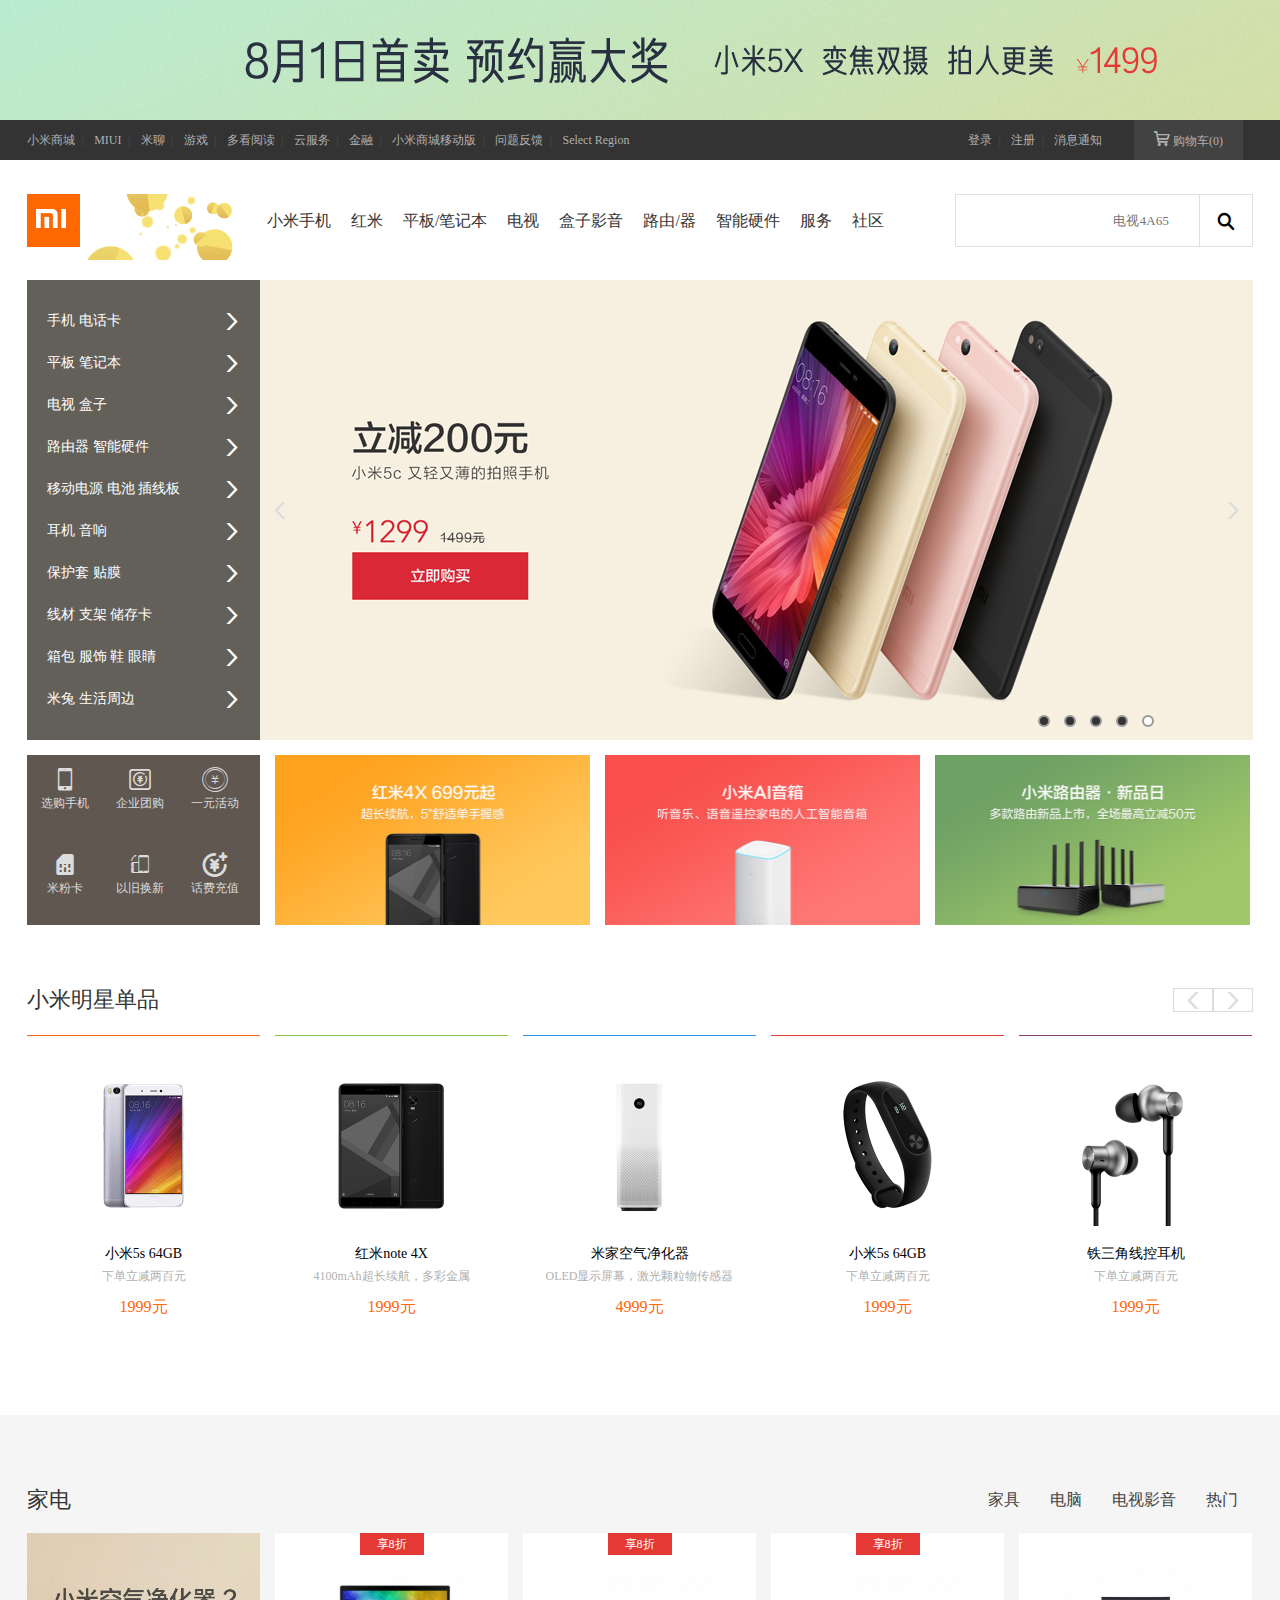
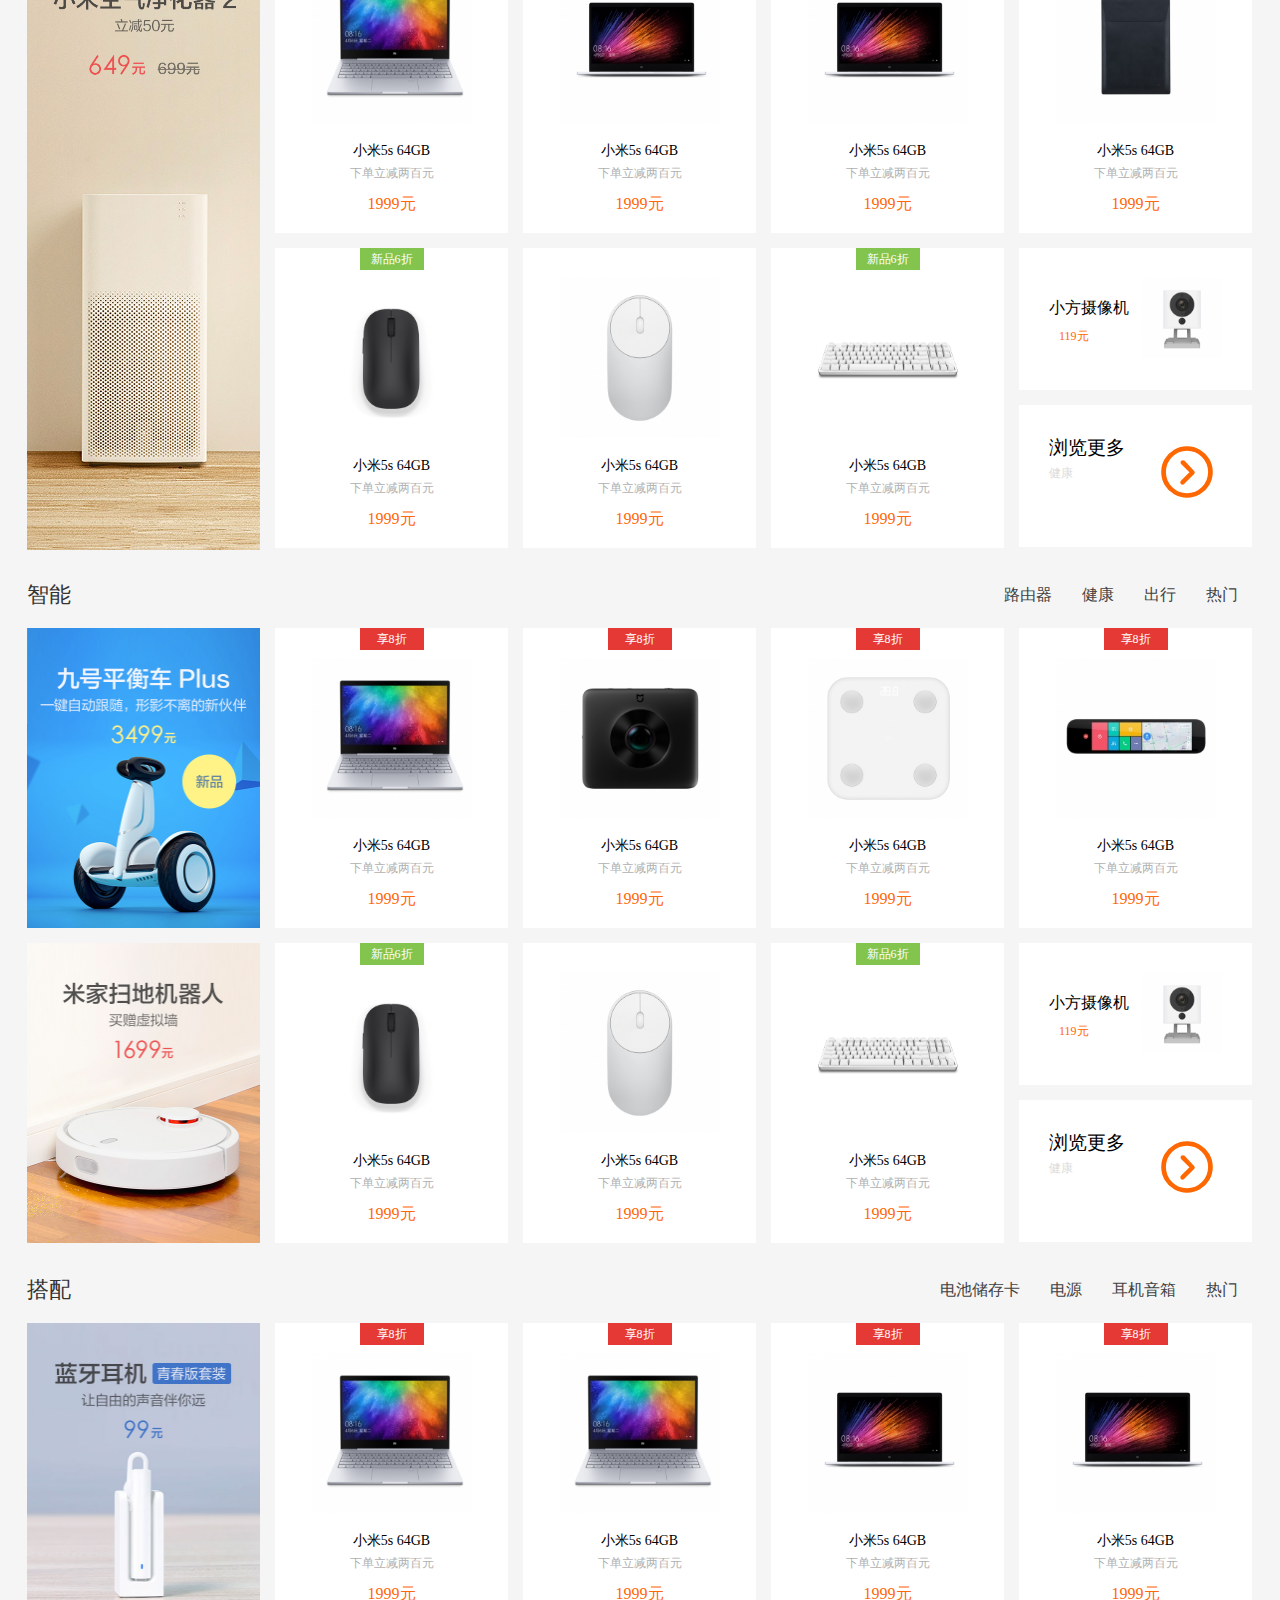
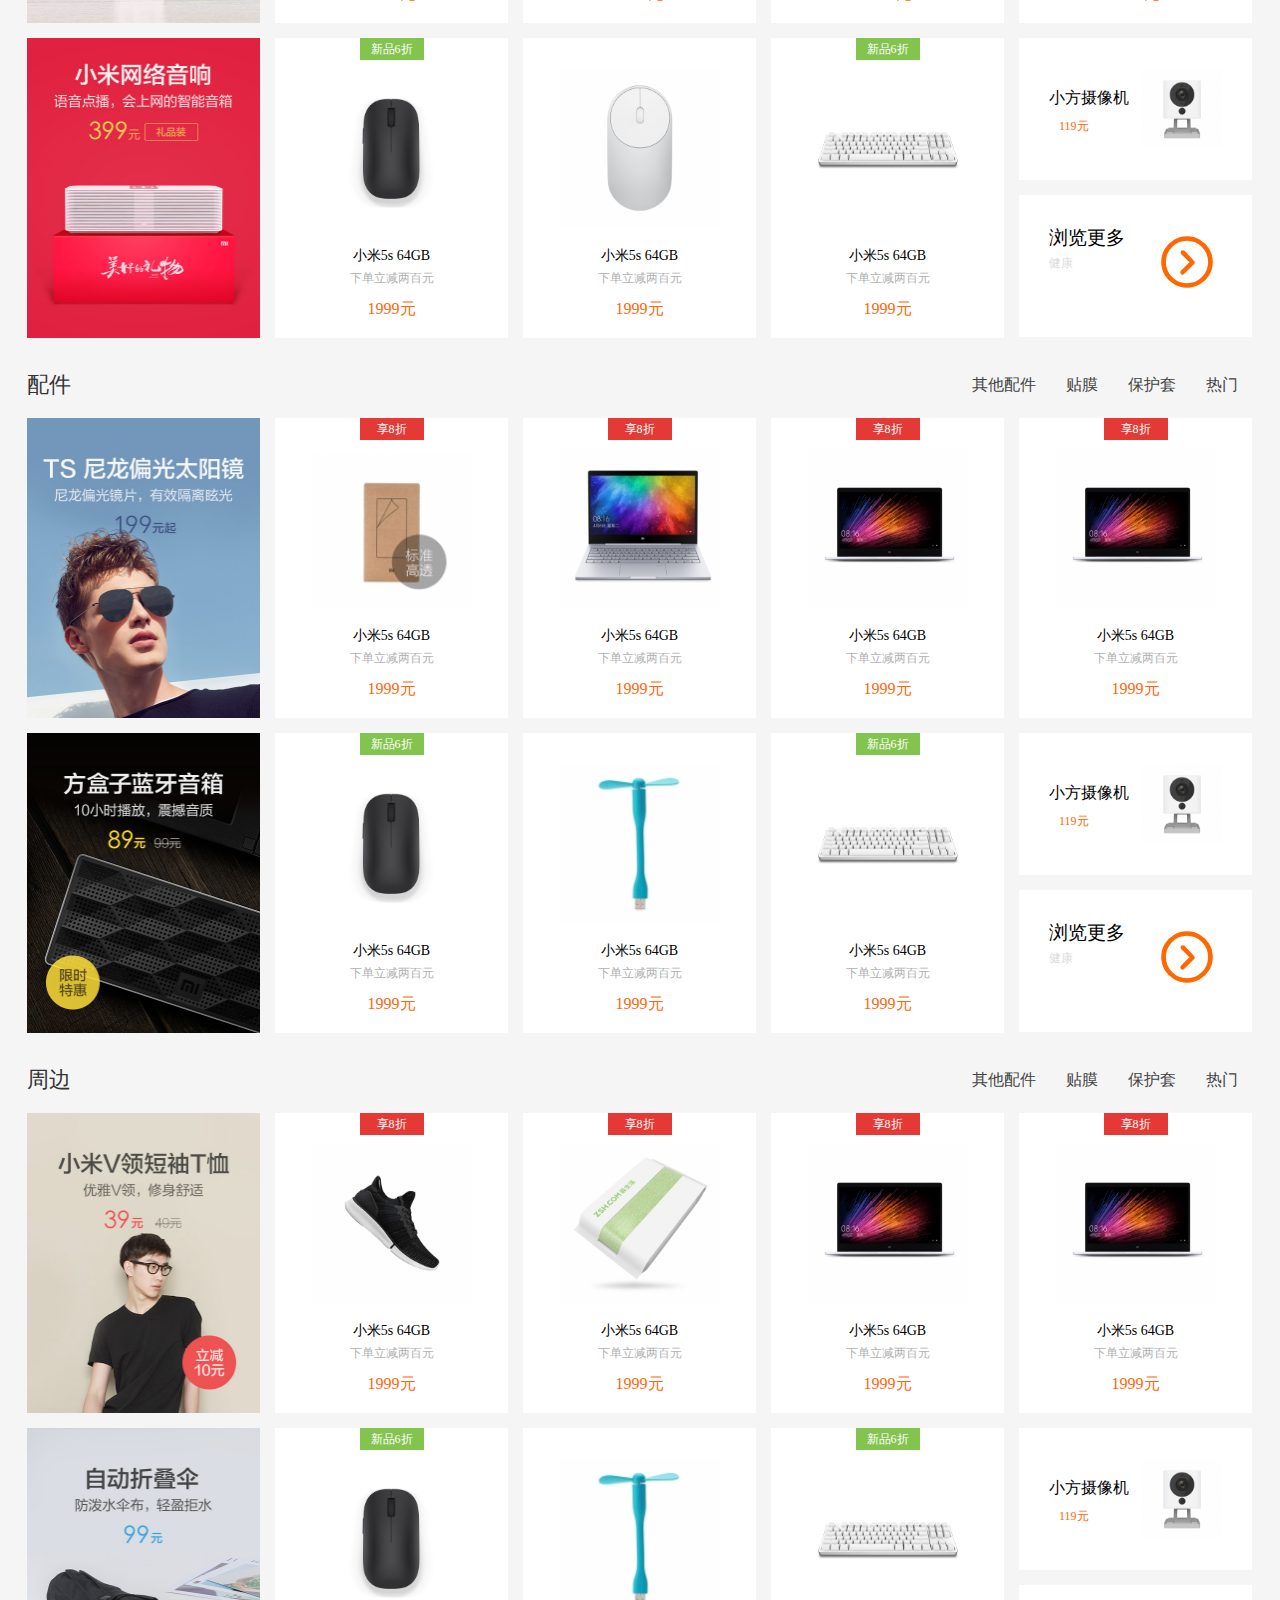
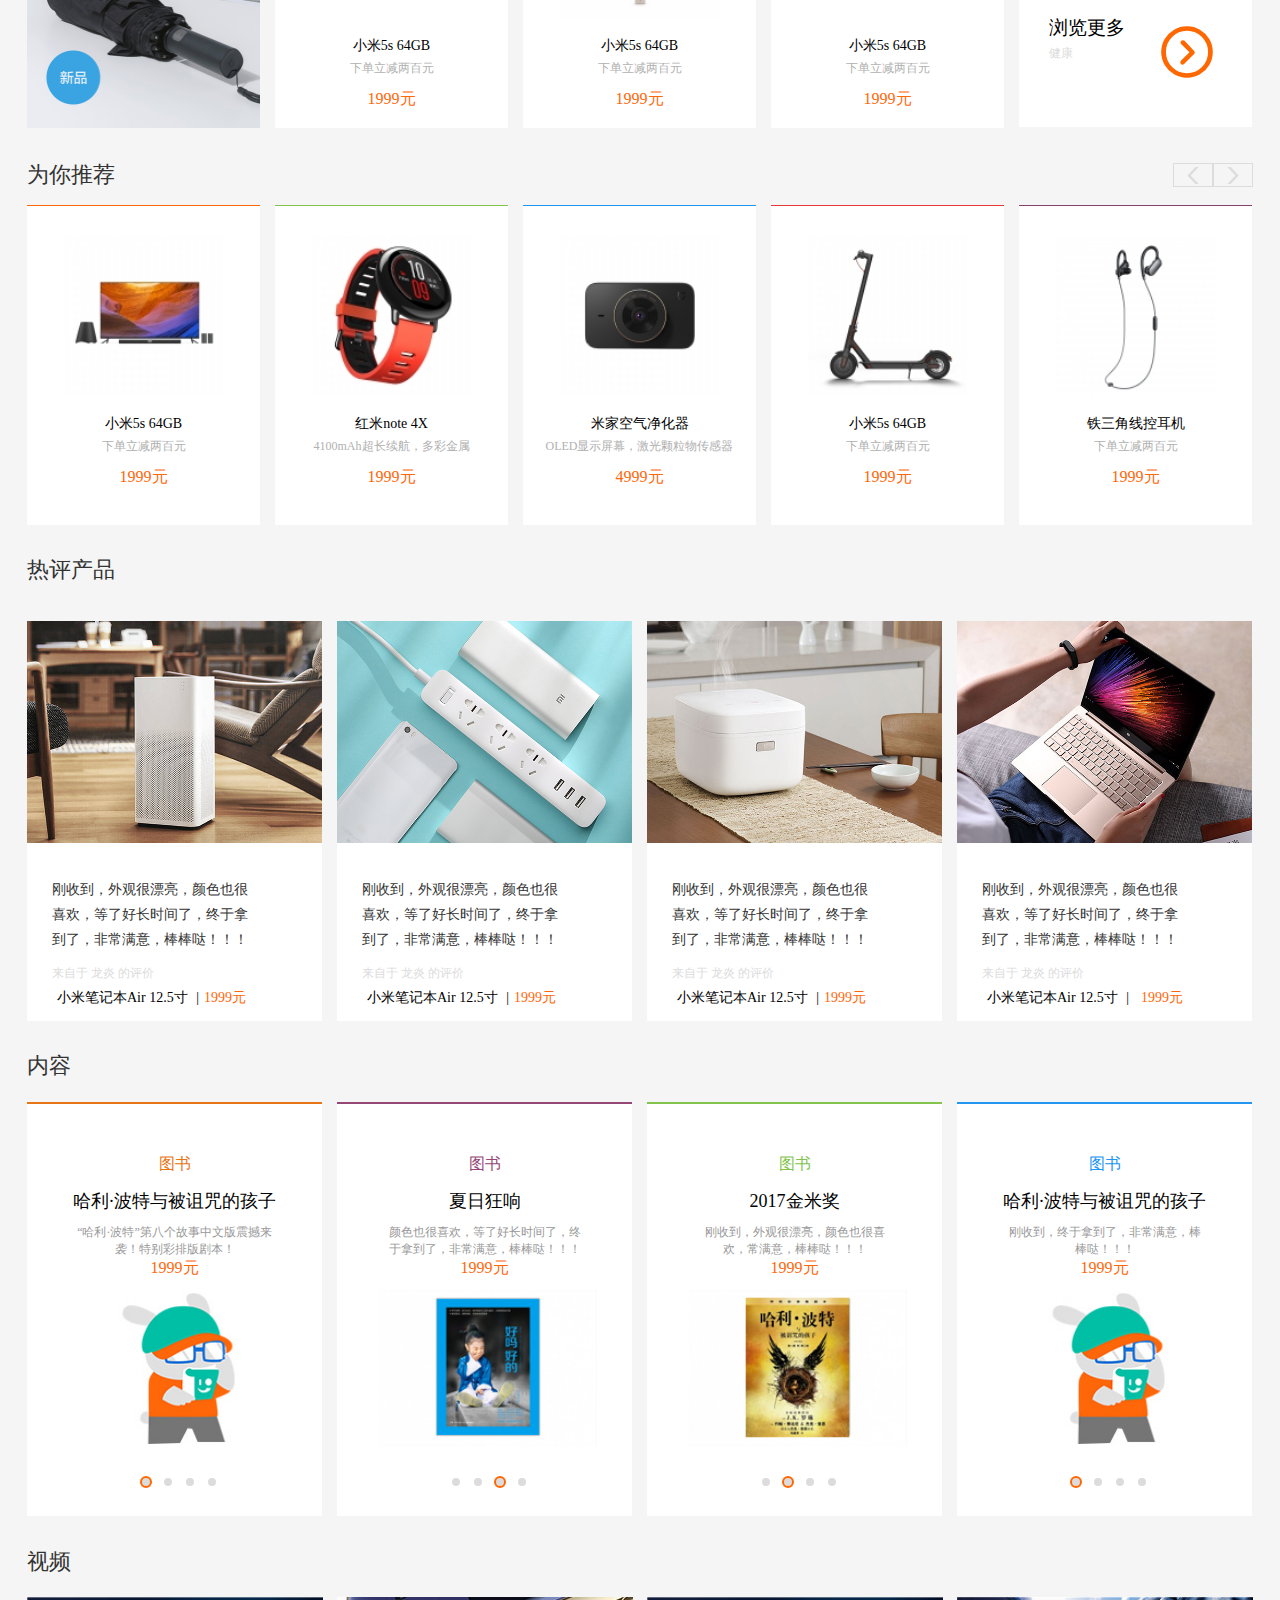
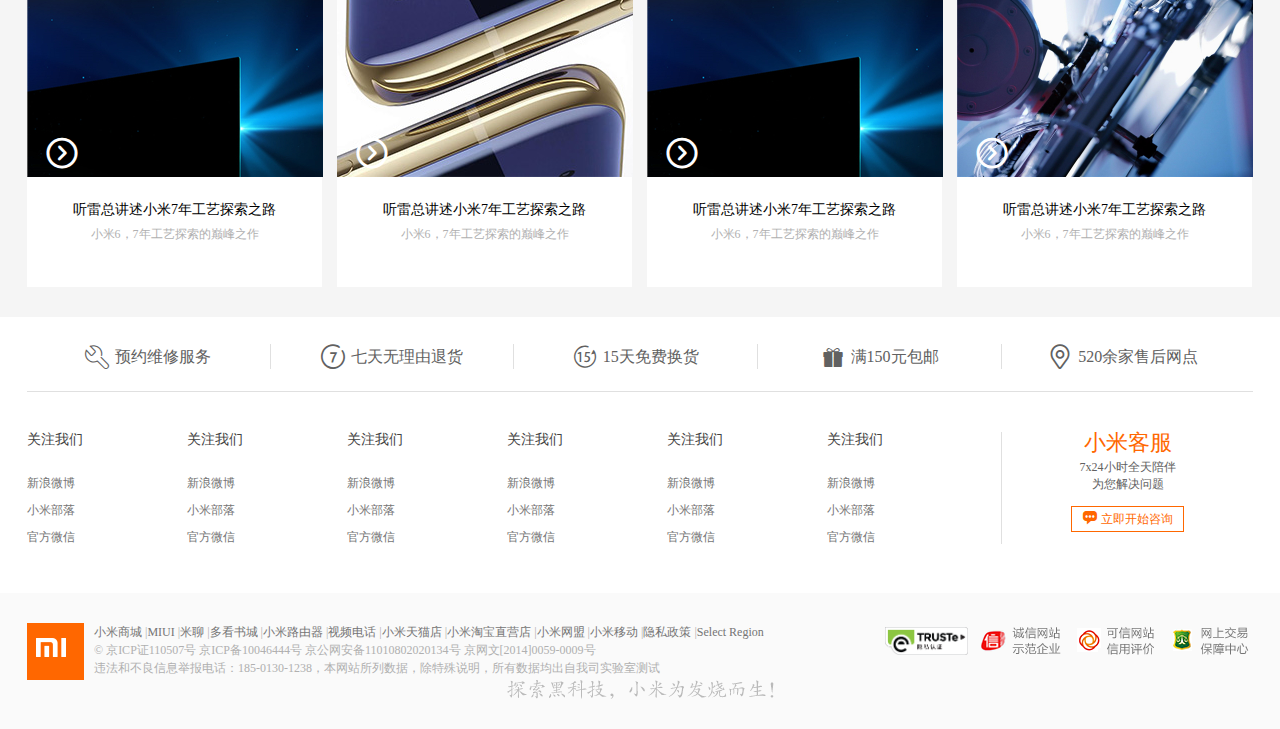
==== index.html @ 71188382 "小米官网首页" ====
<!DOCTYPE html>
<html lang="en">

<head>
    <meta charset="UTF-8">
    <meta name="viewport" content="width=device-width, initial-scale=1.0">
    <meta http-equiv="X-UA-Compatible" content="ie=edge">
    <title>Document</title>
    <link rel="stylesheet" href="./css/mi.css">
    <link rel="stylesheet" href="./css/productStyle.css">
    <link rel="stylesheet" href="./css/lookthrough.css">
    <link rel="stylesheet" href="./download/font_9n36lb6u0u0oogvi/iconfont.css">
</head>

<body>
    <!-- 页眉广告 -->
    <div class="topAd"></div>
    <!-- 导航栏 -->
    <div class="topNav">
        <div class="topNav_content">
            <a href="">小米商城</a><span class="sep">|</span>
            <a href="">MIUI</a><span class="sep">|</span>
            <a href="">米聊</a><span class="sep">|</span>
            <a href="">游戏</a><span class="sep">|</span>
            <a href="">多看阅读</a><span class="sep">|</span>
            <a href="">云服务</a><span class="sep">|</span>
            <a href="">金融</a><span class="sep">|</span>
            <a href="">小米商城移动版</a><span class="sep">|</span>
            <a href="">问题反馈</a><span class="sep">|</span>
            <a href="">Select Region</a>

            <div class="person">
                <a href="">登录</a><span class="sep">|</span>
                <a href="">注册</a><span class="sep">|</span>
                <a href="">消息通知</a>
                <div class="shoppingCart">
                    <i class="iconfont shopping">&#xe602;</i>
                    <span>购物车(0)</span>
                    <div class="cartBox">
                        <span>购物车中没有商品，赶紧选购吧!</span>
                    </div>
                </div>
            </div>

        </div>

    </div>

    <!-- 二级菜单 -->
    <div class="topMenu">
        <div class="logo"></div>
        <div class="ad1"></div>
        <div class="menu">
            <a href="" class="menu1">小米手机</a>
            <a href="" class="menu1">红米</a>
            <a href="" class="menu1">平板/笔记本</a>
            <a href="" class="menu1">电视</a>
            <a href="" class="menu1">盒子影音</a>
            <a href="" class="menu1">路由/器</a>
            <a href="" class="menu1">智能硬件</a>
            <a href="" class="menu1">服务</a>
            <a href="" class="menu1">社区</a>
        </div>
        <button class="searchBtn"><i class="iconfont">&#xe638;</i></button>
        <input type="text" class="search" placeholder="电视4A65">
        <div class="clear"></div>
    </div>
    <!-- banner -->
    <div class="banner">
        <div class="menu2">
            <ul>
                <li class="menu2List">
                    <a href="">手机 电话卡</a>
                    <i class="iconfont gd">&#xe600;</i>
                    <div class="menuMore">
                        <ul>
                            <li>
                                <div class="goods"></div>
                                <span class="goodsName">小米6</span>
                                <div class="buyBtn">选购</div>
                            </li>
                            <li>
                                <div class="goods"></div>
                                <span class="goodsName">小米6</span>
                                <div class="buyBtn">选购</div>
                            </li>
                            <li>
                                <div class="goods"></div>
                                <span class="goodsName">小米6</span>
                                <div class="buyBtn">选购</div>
                            </li>
                            <li>
                                <div class="goods"></div>
                                <span class="goodsName">小米6</span>
                                <div class="buyBtn">选购</div>
                            </li>
                            <li>
                                <div class="goods"></div>
                                <span class="goodsName">小米6</span>
                                <div class="buyBtn">选购</div>
                            </li>
                            <li>
                                <div class="goods"></div>
                                <span class="goodsName">小米6</span>
                                <div class="buyBtn">选购</div>
                            </li>
                            <li>
                                <div class="goods"></div>
                                <span class="goodsName">小米6</span>
                                <div class="buyBtn">选购</div>
                            </li>
                            <li>
                                <div class="goods"></div>
                                <span class="goodsName">小米6</span>
                                <div class="buyBtn">选购</div>
                            </li>
                            <li>
                                <div class="goods"></div>
                                <span class="goodsName">小米6</span>
                                <div class="buyBtn">选购</div>
                            </li>
                        </ul>
                    </div>
                </li>
                <li class="menu2List">
                    <a href="">平板 笔记本</a>
                    <i class="iconfont gd">&#xe600;</i>
                    <div class="menuMore">
                        <ul>
                            <li>
                                <div class="goods"><img src="images/more/80pc-5x.png" alt=""></div>
                                <span class="goodsName">小米6</span>
                                <div class="buyBtn">选购</div>
                            </li>
                            <li>
                                <div class="goods"><img src="images/more/compare.jpg" alt=""></div>
                                <span class="goodsName">小米6</span>
                                <div class="buyBtn">选购</div>
                            </li>
                            <li>
                                <div class="goods"><img src="images/more/xm5S-80.jpg" alt=""></div>
                                <span class="goodsName">小米6</span>
                                <div class="buyBtn">选购</div>
                            </li>
                            <li>
                                <div class="goods"><img src="images/more/xm6_80.png" alt=""></div>
                                <span class="goodsName">小米6</span>
                                <div class="buyBtn">选购</div>
                            </li>
                            <li>
                                <div class="goods"></div>
                                <span class="goodsName">小米6</span>
                                <div class="buyBtn">选购</div>
                            </li>
                            <li>
                                <div class="goods"></div>
                                <span class="goodsName">小米6</span>
                                <div class="buyBtn">选购</div>
                            </li>
                            <li>
                                <div class="goods"></div>
                                <span class="goodsName">小米6</span>
                                <div class="buyBtn">选购</div>
                            </li>
                            <li>
                                <div class="goods"></div>
                                <span class="goodsName">小米6</span>
                                <div class="buyBtn">选购</div>
                            </li>
                            <li>
                                <div class="goods"></div>
                                <span class="goodsName">小米6</span>
                                <div class="buyBtn">选购</div>
                            </li>
                        </ul>
                    </div>
                </li>
                <li class="menu2List">
                    <a href="">电视 盒子</a>
                    <i class="iconfont gd">&#xe600;</i>
                    <div class="menuMore">
                        <ul>
                            <li>
                                <div class="goods"></div>
                                <span class="goodsName">小米6</span>
                                <div class="buyBtn">选购</div>
                            </li>
                            <li>
                                <div class="goods"></div>
                                <span class="goodsName">小米6</span>
                                <div class="buyBtn">选购</div>
                            </li>
                            <li>
                                <div class="goods"></div>
                                <span class="goodsName">小米6</span>
                                <div class="buyBtn">选购</div>
                            </li>
                            <li>
                                <div class="goods"></div>
                                <span class="goodsName">小米6</span>
                                <div class="buyBtn">选购</div>
                            </li>
                            <li>
                                <div class="goods"></div>
                                <span class="goodsName">小米6</span>
                                <div class="buyBtn">选购</div>
                            </li>
                            <li>
                                <div class="goods"></div>
                                <span class="goodsName">小米6</span>
                                <div class="buyBtn">选购</div>
                            </li>
                            <li>
                                <div class="goods"></div>
                                <span class="goodsName">小米6</span>
                                <div class="buyBtn">选购</div>
                            </li>
                            <li>
                                <div class="goods"></div>
                                <span class="goodsName">小米6</span>
                                <div class="buyBtn">选购</div>
                            </li>
                            <li>
                                <div class="goods"></div>
                                <span class="goodsName">小米6</span>
                                <div class="buyBtn">选购</div>
                            </li>
                        </ul>
                    </div>
                </li>
                <li class="menu2List">
                    <a href="">路由器 智能硬件</a>
                    <i class="iconfont gd">&#xe600;</i>
                    <div class="menuMore">
                        <ul>
                            <li>
                                <div class="goods"><img src="images/more/80pc-5x.png" alt=""></div>
                                <span class="goodsName">小米VR眼睛</span>
                            </li>
                            <li>
                                <div class="goods"><img src="images/more/compare.jpg" alt=""></div>
                                <span class="goodsName">小米VR眼睛</span>
                            </li>
                            <li>
                                <div class="goods"><img src="images/more/xm5S-80.jpg" alt=""></div>
                                <span class="goodsName">小米VR眼睛</span>
                            </li>
                            <li>
                                <div class="goods"><img src="images/more/xm6_80.png" alt=""></div>
                                <span class="goodsName">小米VR眼睛</span>
                            </li>
                            <li>
                                <div class="goods"></div>
                                <span class="goodsName">小米VR眼睛</span>
                            </li>
                            <li>
                                <div class="goods"></div>
                                <span class="goodsName">小米VR眼睛</span>
                            </li>
                            <li>
                                <div class="goods"></div>
                                <span class="goodsName">小米VR眼睛</span>
                            </li>
                            <li>
                                <div class="goods"></div>
                                <span class="goodsName">小米VR眼睛</span>
                            </li>
                            <li>
                                <div class="goods"></div>
                                <span class="goodsName">小米VR眼睛</span>
                            </li>
                        </ul>
                    </div>
                </li>
                <li class="menu2List">
                    <a href="">移动电源 电池 插线板</a>
                    <i class="iconfont gd">&#xe600;</i>
                </li>
                <li class="menu2List">
                    <a href="">耳机 音响</a>
                    <i class="iconfont gd">&#xe600;</i>
                </li>
                <li class="menu2List">
                    <a href="">保护套 贴膜 </a>
                    <i class="iconfont gd">&#xe600;</i>
                </li>
                <li class="menu2List">
                    <a href="">线材 支架 储存卡</a>
                    <i class="iconfont gd">&#xe600;</i>
                </li>
                <li class="menu2List">
                    <a href="">箱包 服饰 鞋  眼睛</a>
                    <i class="iconfont gd">&#xe600;</i>
                </li>
                <li class="menu2List">
                    <a href="">米兔 生活周边</a>
                    <i class="iconfont gd">&#xe600;</i>
                </li>
            </ul>
        </div>

        <div class="pre dot"><i class="iconfont">&#xe601;</i></div>
        <div class="next dot"><i class="iconfont">&#xe600;</i></div>
        <div class="doted">
            <span></span>
            <span></span>
            <span></span>
            <span></span>
            <span class="active"></span>
        </div>

    </div>
    <!-- 热销产品 -->
    <div class="hotgoods">
        <div class="star1">
            <div class="s1"><i class="iconfont">&#xe63e;</i>
                <p>选购手机</p>
            </div>
            <div class="s1"><i class="iconfont">&#xe670;</i>
                <p>企业团购</p>
            </div>

            <div class="s1"><i class="iconfont">&#xe765;</i>
                <p>一元活动</p>
            </div>

            <div class="s1"><i class="iconfont">&#xe8a8;</i>
                <p>米粉卡</p>
            </div>

            <div class="s1"><i class="iconfont">&#xe636;</i>
                <p>以旧换新</p>
            </div>
            <div class="s1"><i class="iconfont">&#xe615;</i>
                <p>话费充值</p>
            </div>

        </div>
        <div class="star2"> <img src="images/star/singlestar1.jpg" alt=""></div>
        <div class="star3"><img src="images/star/singlestar2.jpg" alt=""></div>
        <div class="star4"><img src="images/star/singlestar3.jpg" alt=""></div>
        <div class="clear"> </div>
    </div>
    <!-- 明星单品 -->
    <div class="singleStar">
        <h2 class="title">小米明星单品</h2>
        <div class="shift"><i class="iconfont">&#xe600;</i></div>
        <div class="shift"><i class="iconfont">&#xe601;</i></div>
        <ul class="oneUl">
            <li class="Li1 flagLi" style="border-top-color:#ff6709">
                <img src="images/star/stargoods6.png" alt="" class="productImg">
                <p class="productName">小米5s 64GB</p>
                <p class="desc">下单立减两百元</p>
                <p class="productPrice">1999元</p>
            </li>
            <li class="Li2" style="border-top-color:#83c44e">
                <img src="images/star/stargoods7.png" alt="" class="productImg">
                <p class="productName">红米note 4X</p>
                <p class="desc">4100mAh超长续航，多彩金属</p>
                <p class="productPrice">1999元</p>
            </li>
            <li class="Li3" style="border-top-color:#2196f3">
                <img src="images/star/stargoods1.png" alt="" class="productImg">
                <p class="productName">米家空气净化器</p>
                <p class="desc">OLED显示屏幕，激光颗粒物传感器</p>
                <p class="productPrice">4999元</p>
            </li>
            <li class="Li4" style="border-top-color:#e53935">
                <img src="images/star/stargoods2.png" alt="" class="productImg">
                <p class="productName">小米5s 64GB</p>
                <p class="desc">下单立减两百元</p>
                <p class="productPrice">1999元</p>
            </li>
            <li class="Li5" style="border-top-color:#864268">
                <img src="images/star/stargoods3.png" alt="" class="productImg">
                <p class="productName">铁三角线控耳机</p>
                <p class="desc">下单立减两百元</p>
                <p class="productPrice">1999元</p>
            </li>
            <li class="Li6" style="border-top-color:#e87515">
                <img src="images/star/stargoods4.png" alt="" class="productImg">
                <p class="productName">小米5s 64GB</p>
                <p class="desc">下单立减两百元</p>
                <p class="productPrice">1999元</p>
            </li>
            <li class="Li7" style="border-top-color:#c74152">
                <img src="images/star/stargoods5.png" alt="" class="productImg">
                <p class="productName">小米5s 64GB</p>
                <p class="desc">下单立减两百元</p>
                <p class="productPrice">1999元</p>
            </li>
            <li class="Li8" style="border-top-color:#a22256">
                <img src="images/star/stargoods6.png" alt="">
                <p class="productName">小米5s 64GB</p>
                <p class="desc">下单立减两百元</p>
                <p class="productPrice">1999元</p>
            </li>
            <li class="Li9" style="border-top-color:#999999">
                <img src="images/star/stargoods7.png" alt="" class="productImg">
                <p class="productName">小米5s 64GB</p>
                <p class="desc">下单立减两百元</p>
                <p class="productPrice">1999元</p>
            </li>
            <li class="Li10" style="border-top-color:#f56238">
                <img src="images/star/stargoods1.png" alt="" class="productImg">
                <p class="productName">小米5s 64GB</p>
                <p class="desc">下单立减两百元</p>
                <p class="productPrice">1999元</p>
            </li>
        </ul>

    </div>

    <div class="contentbox">
        <!-- 家电 -->
        <div class="household">
            <h2 class="title">家电</h2>
            <a href="" class="subnav">热门</a>
            <a href="" class="subnav">电视影音</a>
            <a href="" class="subnav">电脑</a>
            <a href="" class="subnav">家具</a>
            <div class="leftshow"></div>
            <ul class="productList">
                <li>
                    <div class="tag">享8折</div>
                    <img src="images/household/household1.jpg" alt="" class="productImg">
                    <p class="productName">小米5s 64GB</p>
                    <p class="desc">下单立减两百元</p>
                    <p class="productPrice">1999元</p>
                    <div class="judge">
                        <p class="judgeTxt">哈哈，快齐了所有套装万事俱备只差客服妹子！客服大汉也...</p>
                        <p class="author">来自大帅的评价</p>
                    </div>
                </li>
                <li class="hLi2">
                    <div class="tag">享8折</div>
                    <img src="images/household/household2.jpg" alt="" class="productImg">
                    <p class="productName">小米5s 64GB</p>
                    <p class="desc">下单立减两百元</p>
                    <p class="productPrice">1999元</p>
                    <div class="judge">
                        <p class="judgeTxt">哈哈，快齐了所有套装万事俱备只差客服妹子！客服大汉也...</p>
                        <p class="author">来自大帅的评价</p>
                    </div>
                </li>
                <li class="hLi3">
                    <div class="tag">享8折</div>
                    <img src="images/household/household2.jpg" alt="" class="productImg">
                    <p class="productName">小米5s 64GB</p>
                    <p class="desc">下单立减两百元</p>
                    <p class="productPrice">1999元</p>
                    <div class="judge">
                        <p class="judgeTxt">哈哈，快齐了所有套装万事俱备只差客服妹子！客服大汉也...</p>
                        <p class="author">来自大帅的评价</p>
                    </div>
                </li>
                <li class="hLi4"><img src="images/household/household3.jpg" alt="" class="productImg">
                    <p class="productName">小米5s 64GB</p>
                    <p class="desc">下单立减两百元</p>
                    <p class="productPrice">1999元</p>
                    <div class="judge">
                        <p class="judgeTxt">哈哈，快齐了所有套装万事俱备只差客服妹子！客服大汉也...</p>
                        <p class="author">来自大帅的评价</p>
                    </div>
                </li>
                <li class="hLi5">
                    <div class="tag_new tag">新品6折</div><img src="images/household/household4.png" alt="" class="productImg">
                    <p class="productName">小米5s 64GB</p>
                    <p class="desc">下单立减两百元</p>
                    <p class="productPrice">1999元</p>
                    <div class="judge">
                        <p class="judgeTxt">哈哈，快齐了所有套装万事俱备只差客服妹子！客服大汉也...</p>
                        <p class="author">来自大帅的评价</p>
                    </div>
                </li>
                <li class="hLi6"><img src="images/household/household5.jpg" alt="" class="productImg">
                    <p class="productName">小米5s 64GB</p>
                    <p class="desc">下单立减两百元</p>
                    <p class="productPrice">1999元</p>
                    <div class="judge">
                        <p class="judgeTxt">哈哈，快齐了所有套装万事俱备只差客服妹子！客服大汉也...</p>
                        <p class="author">来自大帅的评价</p>
                    </div>
                </li>
                <li class="hLi7">
                    <div class="tag_new tag">新品6折</div><img src="images/household/household6.png" alt="" class="productImg">
                    <p class="productName">小米5s 64GB</p>
                    <p class="desc">下单立减两百元</p>
                    <p class="productPrice">1999元</p>
                    <div class="judge">
                        <p class="judgeTxt">哈哈，快齐了所有套装万事俱备只差客服妹子！客服大汉也...</p>
                        <p class="author">来自大帅的评价</p>
                    </div>
                </li>
                <li class="hLi8" id="hLi8">
                    <div class="smallLi">
                        <p class="productName1">小方摄像机</p>
                        <p class="desc1">119元</p>
                        <img src="./images/small/small2.jpg" alt="" class="smallImg">
                    </div>
                    <div class="goMore">
                        <h3>浏览更多</h3>
                        <p>健康</p>
                        <i class="iconfont">&#xe61a;</i>
                    </div>
                </li>
            </ul>

        </div>
        <!-- 智能家具 -->
        <div class="smart">
            <h2 class="title">智能</h2>
            <a href="" class="subnav">热门</a>
            <a href="" class="subnav">出行</a>
            <a href="" class="subnav">健康</a>
            <a href="" class="subnav">路由器</a>
            <ul id="smartUl" class="productList">
                <li class="hLi1 flagLi">
                    <img src="images/smart/smart1.jpg" alt="" class="smartImg">
                </li>
                <li class="hL2">
                    <div class="tag">享8折</div>
                    <img src="images/household/household1.jpg" alt="" class="productImg">
                    <p class="productName">小米5s 64GB</p>
                    <p class="desc">下单立减两百元</p>
                    <p class="productPrice">1999元</p>
                    <div class="judge">
                        <p class="judgeTxt">哈哈，快齐了所有套装万事俱备只差客服妹子！客服大汉也...</p>
                        <p class="author">来自大帅的评价</p>
                    </div>
                </li>
                <li class="hLi3">
                    <div class="tag">享8折</div>
                    <img src="images/smart/smart_1.jpg" alt="" class="productImg">
                    <p class="productName">小米5s 64GB</p>
                    <p class="desc">下单立减两百元</p>
                    <p class="productPrice">1999元</p>
                    <div class="judge">
                        <p class="judgeTxt">哈哈，快齐了所有套装万事俱备只差客服妹子！客服大汉也...</p>
                        <p class="author">来自大帅的评价</p>
                    </div>
                </li>
                <li class="hLi4">
                    <div class="tag">享8折</div>
                    <img src="images/smart/smart_2.jpg" alt="" class="productImg">
                    <p class="productName">小米5s 64GB</p>
                    <p class="desc">下单立减两百元</p>
                    <p class="productPrice">1999元</p>
                    <div class="judge">
                        <p class="judgeTxt">哈哈，快齐了所有套装万事俱备只差客服妹子！客服大汉也...</p>
                        <p class="author">来自大帅的评价</p>
                    </div>
                </li>
                <li class="hLi4">
                    <div class="tag">享8折</div>
                    <img src="images/smart/smart_3.jpg" alt="" class="productImg">
                    <p class="productName">小米5s 64GB</p>
                    <p class="desc">下单立减两百元</p>
                    <p class="productPrice">1999元</p>
                    <div class="judge">
                        <p class="judgeTxt">哈哈，快齐了所有套装万事俱备只差客服妹子！客服大汉也...</p>
                        <p class="author">来自大帅的评价</p>
                    </div>
                </li>
                <li class="hLi5 flagLi">
                    <img src="images/smart/smart2.jpg" alt="" class="smartImg">
                </li>
                <li class="hLi6">
                    <div class="tag_new tag">新品6折</div><img src="images/household/household4.png" alt="" class="productImg">
                    <p class="productName">小米5s 64GB</p>
                    <p class="desc">下单立减两百元</p>
                    <p class="productPrice">1999元</p>
                    <div class="judge">
                        <p class="judgeTxt">哈哈，快齐了所有套装万事俱备只差客服妹子！客服大汉也...</p>
                        <p class="author">来自大帅的评价</p>
                    </div>
                </li>
                <li class="hLi6"><img src="images/household/household5.jpg" alt="" class="productImg">
                    <p class="productName">小米5s 64GB</p>
                    <p class="desc">下单立减两百元</p>
                    <p class="productPrice">1999元</p>
                    <div class="judge">
                        <p class="judgeTxt">哈哈，快齐了所有套装万事俱备只差客服妹子！客服大汉也...</p>
                        <p class="author">来自大帅的评价</p>
                    </div>
                </li>
                <li class="hLi7">
                    <div class="tag_new tag">新品6折</div><img src="images/household/household6.png" alt="" class="productImg">
                    <p class="productName">小米5s 64GB</p>
                    <p class="desc">下单立减两百元</p>
                    <p class="productPrice">1999元</p>
                    <div class="judge">
                        <p class="judgeTxt">哈哈，快齐了所有套装万事俱备只差客服妹子！客服大汉也...</p>
                        <p class="author">来自大帅的评价</p>
                    </div>
                </li>
                <li class="hLi8" id="hLi8">
                    <div class="smallLi">
                        <p class="productName1">小方摄像机</p>
                        <p class="desc1">119元</p>
                        <img src="./images/small/small2.jpg" alt="" class="smallImg">
                    </div>
                    <div class="goMore">
                        <h3>浏览更多</h3>
                        <p>健康</p>
                        <i class="iconfont">&#xe61a;</i>
                    </div>
                </li>
            </ul>

        </div>
        <!-- 搭配 -->
        <div class="dp">
            <h2 class="title">搭配</h2>
            <a href="" class="subnav">热门</a>
            <a href="" class="subnav">耳机音箱</a>
            <a href="" class="subnav">电源</a>
            <a href="" class="subnav">电池储存卡</a>
            <ul id="smartUl" class="productList">
                <li class="hLi1 flagLi">
                    <img src="images/dp/dp1.jpg" alt="" class="smartImg">
                </li>
                <li class="hL2">
                    <div class="tag">享8折</div>
                    <img src="images/household/household1.jpg" alt="" class="productImg">
                    <p class="productName">小米5s 64GB</p>
                    <p class="desc">下单立减两百元</p>
                    <p class="productPrice">1999元</p>
                    <div class="judge">
                        <p class="judgeTxt">哈哈，快齐了所有套装万事俱备只差客服妹子！客服大汉也...</p>
                        <p class="author">来自大帅的评价</p>
                    </div>
                </li>
                <li class="hLi3">
                    <div class="tag">享8折</div>
                    <img src="images/household/household1.jpg" alt="" class="productImg">
                    <p class="productName">小米5s 64GB</p>
                    <p class="desc">下单立减两百元</p>
                    <p class="productPrice">1999元</p>
                    <div class="judge">
                        <p class="judgeTxt">哈哈，快齐了所有套装万事俱备只差客服妹子！客服大汉也...</p>
                        <p class="author">来自大帅的评价</p>
                    </div>
                </li>
                <li class="hLi4">
                    <div class="tag">享8折</div>
                    <img src="images/household/household2.jpg" alt="" class="productImg">
                    <p class="productName">小米5s 64GB</p>
                    <p class="desc">下单立减两百元</p>
                    <p class="productPrice">1999元</p>
                    <div class="judge">
                        <p class="judgeTxt">哈哈，快齐了所有套装万事俱备只差客服妹子！客服大汉也...</p>
                        <p class="author">来自大帅的评价</p>
                    </div>
                </li>
                <li class="hLi4">
                    <div class="tag">享8折</div>
                    <img src="images/household/household2.jpg" alt="" class="productImg">
                    <p class="productName">小米5s 64GB</p>
                    <p class="desc">下单立减两百元</p>
                    <p class="productPrice">1999元</p>
                    <div class="judge">
                        <p class="judgeTxt">哈哈，快齐了所有套装万事俱备只差客服妹子！客服大汉也...</p>
                        <p class="author">来自大帅的评价</p>
                    </div>
                </li>
                <li class="hLi5 flagLi">
                    <img src="images/dp/dp2.jpg" alt="" class="smartImg">
                </li>
                <li class="hLi6">
                    <div class="tag_new tag">新品6折</div><img src="images/household/household4.png" alt="" class="productImg">
                    <p class="productName">小米5s 64GB</p>
                    <p class="desc">下单立减两百元</p>
                    <p class="productPrice">1999元</p>
                    <div class="judge">
                        <p class="judgeTxt">哈哈，快齐了所有套装万事俱备只差客服妹子！客服大汉也...</p>
                        <p class="author">来自大帅的评价</p>
                    </div>
                </li>
                <li class="hLi6"><img src="images/household/household5.jpg" alt="" class="productImg">
                    <p class="productName">小米5s 64GB</p>
                    <p class="desc">下单立减两百元</p>
                    <p class="productPrice">1999元</p>
                    <div class="judge">
                        <p class="judgeTxt">哈哈，快齐了所有套装万事俱备只差客服妹子！客服大汉也...</p>
                        <p class="author">来自大帅的评价</p>
                    </div>
                </li>
                <li class="hLi7">
                    <div class="tag_new tag">新品6折</div><img src="images/household/household6.png" alt="" class="productImg">
                    <p class="productName">小米5s 64GB</p>
                    <p class="desc">下单立减两百元</p>
                    <p class="productPrice">1999元</p>
                    <div class="judge">
                        <p class="judgeTxt">哈哈，快齐了所有套装万事俱备只差客服妹子！客服大汉也...</p>
                        <p class="author">来自大帅的评价</p>
                    </div>
                </li>
                <li class="hLi8" id="hLi8">
                    <div class="smallLi">
                        <p class="productName1">小方摄像机</p>
                        <p class="desc1">119元</p>
                        <img src="./images/small/small2.jpg" alt="" class="smallImg">
                    </div>
                    <div class="goMore">
                        <h3>浏览更多</h3>
                        <p>健康</p>
                        <i class="iconfont">&#xe61a;</i>
                    </div>
                </li>
            </ul>
        </div>

        <!-- 配件 -->
        <div class="parts">
            <h2 class="title">配件</h2>
            <a href="" class="subnav">热门</a>
            <a href="" class="subnav">保护套</a>
            <a href="" class="subnav">贴膜</a>
            <a href="" class="subnav">其他配件</a>
            <ul id="smartUl" class="productList">
                <li class="hLi1 flagLi">
                    <img src="images/parts/parts1.jpg" alt="" class="smartImg">
                </li>
                <li class="hL2">
                    <div class="tag">享8折</div>
                    <img src="images/parts/parts_1.jpg" alt="" class="productImg">
                    <p class="productName">小米5s 64GB</p>
                    <p class="desc">下单立减两百元</p>
                    <p class="productPrice">1999元</p>
                    <div class="judge">
                        <p class="judgeTxt">哈哈，快齐了所有套装万事俱备只差客服妹子！客服大汉也...</p>
                        <p class="author">来自大帅的评价</p>
                    </div>
                </li>
                <li class="hLi3">
                    <div class="tag">享8折</div>
                    <img src="images/household/household1.jpg" alt="" class="productImg">
                    <p class="productName">小米5s 64GB</p>
                    <p class="desc">下单立减两百元</p>
                    <p class="productPrice">1999元</p>
                    <div class="judge">
                        <p class="judgeTxt">哈哈，快齐了所有套装万事俱备只差客服妹子！客服大汉也...</p>
                        <p class="author">来自大帅的评价</p>
                    </div>
                </li>
                <li class="hLi4">
                    <div class="tag">享8折</div>
                    <img src="images/household/household2.jpg" alt="" class="productImg">
                    <p class="productName">小米5s 64GB</p>
                    <p class="desc">下单立减两百元</p>
                    <p class="productPrice">1999元</p>
                    <div class="judge">
                        <p class="judgeTxt">哈哈，快齐了所有套装万事俱备只差客服妹子！客服大汉也...</p>
                        <p class="author">来自大帅的评价</p>
                    </div>
                </li>
                <li class="hLi4">
                    <div class="tag">享8折</div>
                    <img src="images/household/household2.jpg" alt="" class="productImg">
                    <p class="productName">小米5s 64GB</p>
                    <p class="desc">下单立减两百元</p>
                    <p class="productPrice">1999元</p>
                    <div class="judge">
                        <p class="judgeTxt">哈哈，快齐了所有套装万事俱备只差客服妹子！客服大汉也...</p>
                        <p class="author">来自大帅的评价</p>
                    </div>
                </li>
                <li class="hLi5 flagLi">
                    <img src="images/parts/parts2.jpg" alt="" class="smartImg">
                </li>
                <li class="hLi6">
                    <div class="tag_new tag">新品6折</div><img src="images/household/household4.png" alt="" class="productImg">
                    <p class="productName">小米5s 64GB</p>
                    <p class="desc">下单立减两百元</p>
                    <p class="productPrice">1999元</p>
                    <div class="judge">
                        <p class="judgeTxt">哈哈，快齐了所有套装万事俱备只差客服妹子！客服大汉也...</p>
                        <p class="author">来自大帅的评价</p>
                    </div>
                </li>
                <li class="hLi6"><img src="images/parts/parts_2.jpg" alt="" class="productImg">
                    <p class="productName">小米5s 64GB</p>
                    <p class="desc">下单立减两百元</p>
                    <p class="productPrice">1999元</p>
                    <div class="judge">
                        <p class="judgeTxt">哈哈，快齐了所有套装万事俱备只差客服妹子！客服大汉也...</p>
                        <p class="author">来自大帅的评价</p>
                    </div>
                </li>
                <li class="hLi7">
                    <div class="tag_new tag">新品6折</div><img src="images/household/household6.png" alt="" class="productImg">
                    <p class="productName">小米5s 64GB</p>
                    <p class="desc">下单立减两百元</p>
                    <p class="productPrice">1999元</p>
                    <div class="judge">
                        <p class="judgeTxt">哈哈，快齐了所有套装万事俱备只差客服妹子！客服大汉也...</p>
                        <p class="author">来自大帅的评价</p>
                    </div>
                </li>
                <li class="hLi8" id="hLi8">
                    <div class="smallLi">
                        <p class="productName1">小方摄像机</p>
                        <p class="desc1">119元</p>
                        <img src="./images/small/small2.jpg" alt="" class="smallImg">
                    </div>
                    <div class="goMore">
                        <h3>浏览更多</h3>
                        <p>健康</p>
                        <i class="iconfont">&#xe61a;</i>
                    </div>
                </li>
            </ul>


        </div>


        <!-- 周边 -->
        <div class="perimeter">
            <h2 class="title">周边</h2>
            <a href="" class="subnav">热门</a>
            <a href="" class="subnav">保护套</a>
            <a href="" class="subnav">贴膜</a>
            <a href="" class="subnav">其他配件</a>
            <ul id="smartUl" class="productList">
                <li class="hLi1 flagLi">
                    <img src="images/perimeter/perimeter1.jpg" alt="" class="smartImg">
                </li>
                <li class="hL2">
                    <div class="tag">享8折</div>
                    <img src="images/perimeter/perimeter_1.jpg" alt="" class="productImg">
                    <p class="productName">小米5s 64GB</p>
                    <p class="desc">下单立减两百元</p>
                    <p class="productPrice">1999元</p>
                    <div class="judge">
                        <p class="judgeTxt">哈哈，快齐了所有套装万事俱备只差客服妹子！客服大汉也...</p>
                        <p class="author">来自大帅的评价</p>
                    </div>
                </li>
                <li class="hLi3">
                    <div class="tag">享8折</div>
                    <img src="images/perimeter/perimeter_2.jpg" alt="" class="productImg">
                    <p class="productName">小米5s 64GB</p>
                    <p class="desc">下单立减两百元</p>
                    <p class="productPrice">1999元</p>
                    <div class="judge">
                        <p class="judgeTxt">哈哈，快齐了所有套装万事俱备只差客服妹子！客服大汉也...</p>
                        <p class="author">来自大帅的评价</p>
                    </div>
                </li>
                <li class="hLi4">
                    <div class="tag">享8折</div>
                    <img src="images/household/household2.jpg" alt="" class="productImg">
                    <p class="productName">小米5s 64GB</p>
                    <p class="desc">下单立减两百元</p>
                    <p class="productPrice">1999元</p>
                    <div class="judge">
                        <p class="judgeTxt">哈哈，快齐了所有套装万事俱备只差客服妹子！客服大汉也...</p>
                        <p class="author">来自大帅的评价</p>
                    </div>
                </li>
                <li class="hLi4">
                    <div class="tag">享8折</div>
                    <img src="images/household/household2.jpg" alt="" class="productImg">
                    <p class="productName">小米5s 64GB</p>
                    <p class="desc">下单立减两百元</p>
                    <p class="productPrice">1999元</p>
                    <div class="judge">
                        <p class="judgeTxt">哈哈，快齐了所有套装万事俱备只差客服妹子！客服大汉也...</p>
                        <p class="author">来自大帅的评价</p>
                    </div>
                </li>
                <li class="hLi5 flagLi">
                    <img src="images/perimeter/perimeter2.jpg" alt="" class="smartImg">
                </li>
                <li class="hLi6">
                    <div class="tag_new tag">新品6折</div><img src="images/household/household4.png" alt="" class="productImg">
                    <p class="productName">小米5s 64GB</p>
                    <p class="desc">下单立减两百元</p>
                    <p class="productPrice">1999元</p>
                    <div class="judge">
                        <p class="judgeTxt">哈哈，快齐了所有套装万事俱备只差客服妹子！客服大汉也...</p>
                        <p class="author">来自大帅的评价</p>
                    </div>
                </li>
                <li class="hLi6"><img src="images/parts/parts_2.jpg" alt="" class="productImg">
                    <p class="productName">小米5s 64GB</p>
                    <p class="desc">下单立减两百元</p>
                    <p class="productPrice">1999元</p>
                    <div class="judge">
                        <p class="judgeTxt">哈哈，快齐了所有套装万事俱备只差客服妹子！客服大汉也...</p>
                        <p class="author">来自大帅的评价</p>
                    </div>
                </li>
                <li class="hLi7">
                    <div class="tag_new tag">新品6折</div><img src="images/household/household6.png" alt="" class="productImg">
                    <p class="productName">小米5s 64GB</p>
                    <p class="desc">下单立减两百元</p>
                    <p class="productPrice">1999元</p>
                    <div class="judge">
                        <p class="judgeTxt">哈哈，快齐了所有套装万事俱备只差客服妹子！客服大汉也...</p>
                        <p class="author">来自大帅的评价</p>
                    </div>
                </li>
                <li class="hLi8" id="hLi8">
                    <div class="smallLi">
                        <p class="productName1">小方摄像机</p>
                        <p class="desc1">119元</p>
                        <img src="./images/small/small2.jpg" alt="" class="smallImg">
                    </div>
                    <div class="goMore">
                        <h3>浏览更多</h3>
                        <p>健康</p>
                        <i class="iconfont">&#xe61a;</i>
                    </div>
                </li>
            </ul>
        </div>
        <!-- 为你推荐 -->
        <div class="recommend">
            <h2 class="title">为你推荐</h2>
            <div class="shift"><i class="iconfont">&#xe600;</i></div>
            <div class="shift"><i class="iconfont">&#xe601;</i></div>
            <ul id="recommendUl" class="oneUl">
                <li class="Li1 flagLi" style="border-top-color:#ff6709">
                    <img src="images/recommend/recommend_1.jpg" alt="" class="productImg">
                    <p class="productName">小米5s 64GB</p>
                    <p class="desc">下单立减两百元</p>
                    <p class="productPrice">1999元</p>
                </li>
                <li class="Li2" style="border-top-color:#83c44e">
                    <img src="images/recommend/recommend_2.jpg" alt="" class="productImg">
                    <p class="productName">红米note 4X</p>
                    <p class="desc">4100mAh超长续航，多彩金属</p>
                    <p class="productPrice">1999元</p>
                </li>
                <li class="Li3" style="border-top-color:#2196f3">
                    <img src="images/recommend/recommend_3.jpg" alt="" class="productImg">
                    <p class="productName">米家空气净化器</p>
                    <p class="desc">OLED显示屏幕，激光颗粒物传感器</p>
                    <p class="productPrice">4999元</p>
                </li>
                <li class="Li4" style="border-top-color:#e53935">
                    <img src="images/recommend/recommend_4.jpg" alt="" class="productImg">
                    <p class="productName">小米5s 64GB</p>
                    <p class="desc">下单立减两百元</p>
                    <p class="productPrice">1999元</p>
                </li>
                <li class="Li5" style="border-top-color:#864268">
                    <img src="images/recommend/recommend_5.jpg" alt="" class="productImg">
                    <p class="productName">铁三角线控耳机</p>
                    <p class="desc">下单立减两百元</p>
                    <p class="productPrice">1999元</p>
                </li>
                <li class="Li6" style="border-top-color:#e87515">
                    <img src="images/star/stargoods4.png" alt="" class="productImg">
                    <p class="productName">小米5s 64GB</p>
                    <p class="desc">下单立减两百元</p>
                    <p class="productPrice">1999元</p>
                </li>
                <li class="Li7" style="border-top-color:#c74152">
                    <img src="images/star/stargoods5.png" alt="" class="productImg">
                    <p class="productName">小米5s 64GB</p>
                    <p class="desc">下单立减两百元</p>
                    <p class="productPrice">1999元</p>
                </li>
                <li class="Li8" style="border-top-color:#a22256">
                    <img src="images/star/stargoods6.png" alt="">
                    <p class="productName">小米5s 64GB</p>
                    <p class="desc">下单立减两百元</p>
                    <p class="productPrice">1999元</p>
                </li>
                <li class="Li9" style="border-top-color:#999999">
                    <img src="images/star/stargoods7.png" alt="" class="productImg">
                    <p class="productName">小米5s 64GB</p>
                    <p class="desc">下单立减两百元</p>
                    <p class="productPrice">1999元</p>
                </li>
                <li class="Li10" style="border-top-color:#f56238">
                    <img src="images/star/stargoods1.png" alt="" class="productImg">
                    <p class="productName">小米5s 64GB</p>
                    <p class="desc">下单立减两百元</p>
                    <p class="productPrice">1999元</p>
                </li>
            </ul>
        </div>
        <!-- 热评产品 -->
        <div class="hotreview">
            <h2 class="title">热评产品</h2>
            <ul id="hotreviewUl" class="productList">
                <li class="flagLi">
                    <img src="images/hotreview/hotreview_1.jpg" alt="" class="hotreviewPic">
                    <div class="judge2">
                        <p class="judgeTxt">刚收到，外观很漂亮，颜色也很喜欢，等了好长时间了，终于拿到了，非常满意，棒棒哒！！！</p>
                        <p class="author">来自于 龙炎 的评价</p>
                        <p class="productName">小米笔记本Air 12.5寸
                            <span class="sep">|</span><span class="productPrice">1999元</span></p>
                    </div>

                </li>
                <li class="">
                    <img src="images/hotreview/hotreview_2.jpg" alt="" class="hotreviewPic">
                    <div class="judge2">
                        <p class="judgeTxt">刚收到，外观很漂亮，颜色也很喜欢，等了好长时间了，终于拿到了，非常满意，棒棒哒！！！</p>
                        <p class="author">来自于 龙炎 的评价</p>
                        <p class="productName">小米笔记本Air 12.5寸
                            <span class="sep">|</span><span class="productPrice">1999元</span></p>
                    </div>
                </li>
                <li class="">
                    <img src="images/hotreview/hotreview_3.jpg" alt="" class="hotreviewPic">
                    <div class="judge2">
                        <p class="judgeTxt">刚收到，外观很漂亮，颜色也很喜欢，等了好长时间了，终于拿到了，非常满意，棒棒哒！！！</p>
                        <p class="author">来自于 龙炎 的评价</p>
                        <p class="productName">小米笔记本Air 12.5寸
                            <span class="sep">|</span><span class="productPrice">1999元</span></p>
                    </div>
                </li>
                <li class="">
                    <img src="images/hotreview/hotreview_4.jpg" alt="" class="hotreviewPic">
                    <div class="judge2">
                        <p class="judgeTxt">刚收到，外观很漂亮，颜色也很喜欢，等了好长时间了，终于拿到了，非常满意，棒棒哒！！！</p>
                        <p class="author">来自于 龙炎 的评价</p>
                        <p class="productName">小米笔记本Air 12.5寸
                            <span class="sep">|</span>
                            <span class="productPrice">&nbsp1999元</span></p>
                    </div>
                </li>
            </ul>

        </div>


        <!-- 内容 -->
        <div class="Content">
            <h2 class="title">内容</h2>
            <ul id="ContentUl">
                <li class="flagLi" style="border-top-color:#e87515">
                    <div class="contentTxt">
                        <p class="contentTag" style="color:#e87515">图书</p>
                        <p class="productName">哈利·波特与被诅咒的孩子</p>
                        <p class="judgeTxt">
                            “哈利·波特”第八个故事中文版震撼来袭！特别彩排版剧本！ </p>
                        <p class="productPrice">1999元</p>
                    </div>
                    <img src="images/content3.jpg" alt="" class="bookPic">
                    <div class="dot1">
                        <span class="active"></span>
                        <span></span>
                        <span></span>
                        <span></span>
                    </div>
                </li>
                <li class="" style="border-top-color:#954876">

                    <div class="contentTxt">
                        <p class="contentTag" style="color:#954876">图书</p>
                        <p class="productName">夏日狂响</p>
                        <p class="judgeTxt">
                            颜色也很喜欢，等了好长时间了，终于拿到了，非常满意，棒棒哒！！！</p>
                        <p class="productPrice">1999元</p>
                        </p>
                    </div>
                    <img src="images/content1.png" alt="" class="bookPic">
                    <div class="dot1">
                        <span></span>
                        <span></span>
                        <span class="active"></span>
                        <span></span>
                    </div>
                </li>
                <li class="" style="border-top-color:#83c44e">

                    <div class="contentTxt">
                        <p class="contentTag" style="color:#83c44e">图书</p>
                        <p class="productName">2017金米奖</p>
                        <p class="judgeTxt">
                            刚收到，外观很漂亮，颜色也很喜欢，常满意，棒棒哒！！！</p>
                        <p class="productPrice">1999元</p>
                    </div>
                    <img src="images/content2.png" alt="" class="bookPic">
                    <div class="dot1">
                        <span></span>
                        <span class="active"></span>
                        <span></span>
                        <span></span>
                    </div>
                </li>
                <li class="" style="border-top-color:#2196f3">
                    <div class="contentTxt">
                        <p class="contentTag" style="color:#2196f3">图书</p>
                        <p class="productName">哈利·波特与被诅咒的孩子</p>
                        <p class="judgeTxt">
                            刚收到，终于拿到了，非常满意，棒棒哒！！！</p>
                        <p class="productPrice">1999元</p>
                    </div>
                    <img src="images/content3.jpg" alt="" class="bookPic">
                    <div class="dot1">
                        <span class="active"></span>
                        <span></span>
                        <span></span>
                        <span></span>
                    </div>
                </li>
            </ul>

        </div>
        <!-- 视频 -->
        <div class="videoarear">
            <h2 class="title">视频</h2>
            <ul id="videoarearUl">
                <li class="flagLi"><img src="images/vedio3.jpg" alt="">
                    <div class="playerIcon">
                        <i class="iconfont">&#xe61a;</i>
                    </div>
                    <p class="vedioName">听雷总讲述小米7年工艺探索之路</p>
                    <p class="desc">小米6，7年工艺探索的巅峰之作</p>

                </li>
                <li><img src="images/vedio2.jpg" alt="">
                    <div class="playerIcon">
                        <i class="iconfont">&#xe61a;</i>
                    </div>
                    <p class="vedioName">听雷总讲述小米7年工艺探索之路</p>
                    <p class="desc">小米6，7年工艺探索的巅峰之作</p>

                </li>
                <li><img src="images/vedio3.jpg" alt="">
                    <div class="playerIcon">
                        <i class="iconfont">&#xe61a;</i>
                    </div>
                    <p class="vedioName">听雷总讲述小米7年工艺探索之路</p>
                    <p class="desc">小米6，7年工艺探索的巅峰之作</p>

                </li>
                <li><img src="images/vedio4.jpg" alt="">
                    <div class="playerIcon">
                        <i class="iconfont">&#xe61a;</i>
                    </div>
                    <p class="vedioName">听雷总讲述小米7年工艺探索之路</p>
                    <p class="desc">小米6，7年工艺探索的巅峰之作</p>

                </li>
            </ul>
        </div>
    </div>
    <!-- foot -->
    <div class="site-footer">
        <div class="container">
            <div class="footer-service">
                <ul class="list-service clearfix">
                    <li><a rel="" href=""><i class="iconfont">&#xe629;</i>预约维修服务</a></li>
                    <li><a rel="" href=""><i class="iconfont">&#xe6eb;</i>七天无理由退货</a></li>
                    <li><a rel="" href=""><i class="iconfont">&#xe639;</i>15天免费换货</a></li>
                    <li><a rel="" href=""><i class="iconfont">&#xe617;</i>满150元包邮</a></li>
                    <li><a rel="" href=""><i class="iconfont">&#xe634;</i>520余家售后网点</a></li>
                </ul>
            </div>
            <div class="footer-links clearfix">
                <dl class="col-links ">
                    <dt>关注我们</dt>
                    <dd><a rel="" href="">新浪微博</a></dd>
                    <dd><a rel="" href="">小米部落</a></dd>
                    <dd><a rel="" href="">官方微信</a></dd>
                </dl>
                <dl class="col-links ">
                    <dt>关注我们</dt>
                    <dd><a rel="" href="">新浪微博</a></dd>
                    <dd><a rel="" href="">小米部落</a></dd>
                    <dd><a rel="" href="">官方微信</a></dd>
                </dl>
                <dl class="col-links ">
                    <dt>关注我们</dt>
                    <dd><a rel="" href="">新浪微博</a></dd>
                    <dd><a rel="" href="">小米部落</a></dd>
                    <dd><a rel="" href="">官方微信</a></dd>
                </dl>
                <dl class="col-links ">
                    <dt>关注我们</dt>
                    <dd><a rel="" href="">新浪微博</a></dd>
                    <dd><a rel="" href=";">小米部落</a></dd>
                    <dd><a rel="" href="">官方微信</a></dd>
                </dl>
                <dl class="col-links ">
                    <dt>关注我们</dt>
                    <dd><a rel="" href="">新浪微博</a></dd>
                    <dd><a rel="" href=";">小米部落</a></dd>
                    <dd><a rel="" href="">官方微信</a></dd>
                </dl>
                <dl class="col-links ">
                    <dt>关注我们</dt>
                    <dd><a rel="" href="">新浪微博</a></dd>
                    <dd><a rel="" href=";">小米部落</a></dd>
                    <dd><a rel="" href="">官方微信</a></dd>
                </dl>

                <div class="col-contact">
                    <p class="phone">小米客服</p>
                    <p>
                        7x24小时全天陪伴<br>为您解决问题
                    </p>
                    <a rel="" class="btn-line-primary" href="" onclick="">
                        <i class="iconfont">&#xe603;</i> 立即开始咨询</a> </div>
            </div>
        </div>
    </div>
    <div class="site-info">
        <div class="container">
            <div class="logo ir"></div>
            <div class="info-text">
                <p class="sites"><a rel="" href="">小米商城</a>
                    <span class="sep">|</span><a>MIUI</a>
                    <span class="sep">|</span><a>米聊</a>
                    <span class="sep">|</span><a>多看书城</a>
                    <span class="sep">|</span><a>小米路由器</a>
                    <span class="sep">|</span><a>视频电话</a>
                    <span class="sep">|</span><a>小米天猫店</a>
                    <span class="sep">|</span><a>小米淘宝直营店</a>
                    <span class="sep">|</span><a>小米网盟</a>
                    <span class="sep">|</span><a>小米移动</a>
                    <span class="sep">|</span><a>隐私政策</a>
                    <span class="sep">|</span><a>Select Region</a> </p>
                <p>©<a href=""></a> 京ICP证110507号 <a href="">京ICP备10046444号</a> <a rel="nofollow" href="">
                    京公网安备11010802020134号 </a><a rel="nofollow" href="">
                    京网文[2014]0059-0009号</a></br>
                    <a rel="nofollow " href=" " <br>  
                        违法和不良信息举报电话：185-0130-1238，本网站所列数据，除特殊说明，所有数据均出自我司实验室测试</p>
            </div>
            <div class="info-links ">
                <a rel="nofollow " href=""></a><img rel="nofollow " src="images/f1.png" alt="诚信网站 "></a>
                    <a rel="nofollow " href=""></a><img rel="nofollow " src="images/f2.png" alt="诚信网站 "></a>
                    <a rel="nofollow " href=""></a><img rel="nofollow " src="images/f3.png" alt="诚信网站"></a>
                    <a rel="nofollow " href=""></a><img rel="nofollow " src="images/f4.png" alt="网上交易保障中心"></a>
            </div>
        </div>
        <div class="slogan ir "></div>
    </div>

</body>

</html>
---- css/mi.css ----
* {
            margin: 0;
            padding: 0;
            list-style: none;
            text-decoration: none;
            outline: none;
            font-family: "微软雅黑";
        }

        .topAd {
            height: 120px;
            background: url('../images/ad.jpg') -600px 0 no-repeat;
        }

        .topNav {
            height: 40px;
            background: #333333;
            position: relative;
            /* overflow: hidden; */
        }

        .topNav_content {
            width: 1226px;
            margin: 0 auto;
            position: relative;
        }

        .topNav a {
            height: 40px;
            line-height: 40px;
            font-size: 12px;
            color: #b0b0b0;
            /* float: left; */
        }

        .topNav a:hover {
            color: #fff;
        }

        .topNav .sep {
            font-size: 12px;
            line-height: 40px;
            margin: 0 .5em;
            color: #424242;
            font-family: sans-serif;
        }

        .person {
            width: 280px;
            height: 40px;
            position: absolute;
            right: 5px;
            bottom: 0;
            /* overflow: hidden; */
        }

        .shoppingCart {
            position: absolute;
            bottom: 0px;
            right: 5px;
            height: 40px;
            line-height: 40px;
            font-size: 12px;
            color: #b0b0b0;
            float: right;
            background: #424242;
            padding: 0 20px;
            box-sizing: border-box;
        }

        .shoppingCart:hover {
            background: #fff;
            color: #ff6700;
        }

        .shoppingCart .cartBox {
            width: 320px;
            height: 98px;
            position: absolute;
            bottom: -99px;
            left: -210px;
            border: 1px solid #999;
            border-top: 0px!important;
            box-shadow: 2px 1px 3px #dcdcdc;
            display: none;
            background: #fff;
            z-index: 10;
        }

        .cartBox span {
            width: 180px;
            line-height: 98px;
            height: 98px;
            padding: 0 70px;
            margin: 0 auto;
        }

        .shoppingCart:hover .cartBox {
            display: block;
            color: #b0b0b0;
        }
        /* 二级菜单 */

        .topMenu {
            width: 1226px;
            height: 120px;
            box-sizing: border-box;
            padding: 34px 0;
            margin: 0 auto;
            position: relative;
        }

        .topMenu .logo {
            width: 53px;
            height: 53px;
            background-color: #ff6700;
            background-image: url('../images/mi-logo.png');
            float: left;
        }

        .ad1 {
            float: left;
            width: 165px;
            height: 90px;
            position: absolute;
            left: 53px;
            background: url('../images/ad1.gif') no-repeat;
        }

        .topMenu .menu {
            float: left;
            position: absolute;
            left: 230px;
        }

        .menu a {
            float: left;
            height: 53px;
            line-height: 53px;
            font-size: 16px;
            color: #333;
            padding: 0 10px;
        }

        .menu a:hover {
            color: #ff6700;
        }

        .searchBtn {
            height: 53px;
            width: 53px;
            border: 1px solid #e0e0e0;
            float: right;
            background: #fff;
            border-left: 0px;
        }

        .searchBtn i {
            font-weight: bold;
        }

        .searchBtn:hover {
            background: #ff6700;
            color: #fff;
        }

        .search {
            width: 243px;
            height: 51px;
            border: 1px solid #e0e0e0;
            line-height: 48px;
            -webkit-transition: all .2s;
            transition: all .2s;
            float: right;
        }

        .search:hover {
            border-color: #C0C0C0;
        }

        .search::-webkit-input-placeholder {
            padding-right: 30px;
            /* background: #dcdcdc; */
            text-align: right;
        }

        .search:hover .searchBtn {
            border-color: #C0C0C0;
        }

        .search:focus {
            border-color: #ff6700;
        }

        .search:focus .searchBtn {
            border-color: #ff6700;
        }
        /* banner */

        .banner {
            width: 1226px;
            height: 460px;
            background: url('../images/banner/banner2.jpg');
            margin: 0 auto;
            position: relative;
        }

        .menu2 {
            width: 233px;
            height: 460px;
            background: rgba(0, 0, 0, 0.6);
            filter: alpha(opacity=60);
            /* opacity: 0.3; */
            position: relative;
            /* border: 1px solid red; */
        }

        .menu2 ul .menu2List {
            font-size: 14px;
            color: #fff;
            height: 42px;
            line-height: 42px;
            position: static;
        }

        .menu2 ul {
            padding-top: 20px;
        }

        .gd {
            float: right;
            margin-right: 20px;
        }

        .menu2 ul .menu2List a {
            font-size: 14px;
            color: #fff;
            padding-left: 20px;
        }

        .menu2 ul .menu2List:hover {
            background: #ff6700;
        }

        .menu2 ul .menu2List:hover .menuMore {
            display: block;
        }
        /* 更多菜单 */

        .menuMore {
            width: 600px;
            height: 458px;
            background: #fff;
            border: 1px solid #999;
            box-shadow: 2px 1px 3px #dcdcdc;
            position: absolute;
            bottom: 0;
            left: 233px;
            display: none;
            z-index: 10;
        }

        .menuMore li {
            width: 250px;
            height: 40px;
            margin: 20px;
            float: left;
        }

        .goods {
            width: 40px;
            height: 40px;
            background: url('../images/more/80pc-5x.png');
            float: left;
        }

        .menuMore li .goodsName {
            line-height: 40px;
            height: 40px;
            padding-left: 20px;
            color: #333;
        }

        .menuMore li .buyBtn {
            display: inline-block;
            width: 58px;
            height: 22px;
            margin: 9px 0;
            border: 1px solid #ff6700;
            background: #fff;
            color: #ff6700;
            cursor: pointer;
            text-align: center;
            float: right;
            line-height: 22px;
        }
        /* 上一页 */

        .banner .dot {
            width: 40px;
            height: 72px;
            position: absolute;
            bottom: 50%;
            margin-bottom: -36px;
            line-height: 72px;
            text-align: center;
            color: #dcdcdc;
        }

        .pre {
            left: 233px;
        }

        .next {
            right: 0px;
        }

        .dot:hover {
            background: rgba(0, 0, 0, 0.2);
            color: #fff;
            border-radius: 2px;
        }
        /* navdot */

        .doted {
            width: 200px;
            height: 30px;
            position: absolute;
            bottom: 0;
            right: 20px;
            /* border: 1px solid; */
        }

        .doted span {
            display: inline-block;
            width: 8px;
            height: 8px;
            border-radius: 50%;
            border: 2px solid #999;
            background: #333;
            margin: 5px;
        }

        .doted .active {
            background: #fff;
        }
        /* 热销产品 */

        .hotgoods {
            width: 1226px;
            height: 170px;
            margin: 15px auto;
            margin-bottom: 50px;
        }

        .clear {
            clear: both;
        }

        .star1 {
            float: left;
            width: 233px;
            height: 170px;
            background: #5f5750;
        }

        .star1 .s1 {
            width: 65px;
            height: 65px;
            float: left;
            margin: 10px 5px;
            font-size: 12px;
            color: #dcdcdc;
            text-align: center;
        }

        .star1 .s1 i {
            font-size: 26px;
        }

        .star2 {
            width: 315px;
            height: 170px;
            margin: 0 15px;
            float: left;
        }

        .star3 {
            width: 315px;
            height: 170px;
            margin-right: 15px;
            float: left;
        }

        .star4 {
            width: 315px;
            height: 170px;
            float: left;
        }

        .hotgoods img {
            width: 315px;
            height: 170px;
        }
        /* 明星产品 */

        .singleStar {
            width: 1226px;
            height: 380px;
            margin: 0px auto;
            position: relative;
        }
        /* 内容区域 */

        .contentbox {
            /* height: 800px; */
            background: #f5f5f5;
            margin-top: 60px;
            padding-top: 60px;
        }

        .household {
            height: 675px;
            width: 1226px;
            margin: 0 auto;
            position: relative;
        }

        .subnav {
            float: right;
            height: 30px;
            line-height: 30px;
            margin: 10px 15px;
            color: #424242;
        }

        .subnav:hover {
            color: #ff6700;
            border-bottom: 2px solid #ff6700;
        }

        .leftshow {
            height: 617px;
            width: 233px;
            position: absolute;
            left: 0;
            bottom: 0;
            background: url('../images/household/jdleft.jpg') no-repeat;
            background-size: cover;
            float: left;
            margin-top: 13px;
        }
        /* //浮动样式 */

        li:hover {
            position: relative;
            top: -3px;
            box-shadow: 0 15px 30px rgba(0, 0, 0, 0.1);
        }
        /* 评价内容 */

        .judge {
            width: 233px;
            box-sizing: border-box;
            height: 76px;
            background: #ff6700;
            position: absolute;
            left: 0;
            bottom: -120px;
            padding: 15px 10px;
            text-align: left;
            transition: all 0.6s;
        }

        .productList li:hover .judge {
            bottom: 0;
        }

        .judge .judgeTxt {
            font-size: 12px;
            color: #fff!important;
            text-align: left;
        }

        .author {
            padding: 5px 0;
            font-size: 12px;
            color: #dcdcdc;
            text-align: left;
        }
        /* 智能家居 */

        #smartUl {
            width: 1226px;
            height: 632px;
            position: absolute;
            left: 0;
            bottom: 0;
            overflow: hidden;
        }
        /* 搭配 */

        .perimeter,
        .smart,
        .dp,
        .parts {
            height: 675px;
            width: 1226px;
            margin: 0 auto;
            position: relative;
            padding-top: 20px;
        }
        /* 为你推荐 */

        .recommend {
            height: 375px;
            width: 1226px;
            margin: 0 auto;
            position: relative;
            padding-top: 20px;
        }

        .Content,
        .hotreview {
            width: 1226px;
            height: 476px;
            margin: 0 auto;
            position: relative;
            padding-top: 20px;
        }

        #videoarearUl,
        #ContentUl,
        #hotreviewUl {
            width: 1226px;
            height: 415px;
            position: absolute;
            left: 0;
            bottom: 0;
            overflow: hidden;
        }

        #videoarearUl li,
        #ContentUl li,
        #hotreviewUl li {
            width: 295px;
            height: 412px;
            margin-left: 15px;
            background: #fff;
            float: left;
        }

        .hotreviewPic {
            width: 295px;
            height: 222px;
        }

        .judge2 {
            width: 245px;
            height: 135px;
            margin: 0px auto;
            margin-top: 30px;
            position: relative;
        }

        .judge2 .judgeTxt {
            line-height: 25px;
            position: absolute;
            top: 0;
            text-align: left;
            color: #333;
            font-size: 14px;
        }

        .judge2 .author {
            position: absolute;
            left: 0;
            bottom: 25px;
            text-align: left;
        }

        .judge2 .sep {
            padding: 0 5px;
        }

        .judge2 .productName {
            position: absolute;
            bottom: 0px;
        }

        #ContentUl li {
            position: relative;
            border-top: 2px solid #fff;
        }

        .bookPic {
            /* position: absolu */
            width: 218px;
            height: 156px;
            position: absolute;
            left: 50%;
            bottom: 70px;
            margin-left: -106px;
        }

        .contentTag {
            height: 80px;
            line-height: 120px;
        }

        .contentTxt p {
            text-align: center;
        }

        .contentTxt .productName {
            font-size: 18px;
            height: 30px;
        }

        .judgeTxt {
            margin: 0 auto;
            width: 200px;
            font-size: 12px;
            color: #999;
        }

        .dot1 {
            width: 120px;
            height: 30px;
            position: absolute;
            bottom: 10px;
            left: 50%;
            margin-left: -60px;
            /* border: 1px solid; */
            text-align: center;
            padding-left: 20px;
        }

        .dot1 span {
            width: 8px;
            height: 8px;
            border: 2px solid #fff;
            background: #dcdcdc;
            border-radius: 6px;
            float: left;
            margin: 0 5px;
        }

        .dot1 .active {
            border: 2px solid #ff6700;
        }
        /* //视频区域 */

        .videoarear {
            width: 1226px;
            height: 380px;
            margin: 0 auto;
            position: relative;
            padding-top: 20px;
        }

        #videoarearUl li {
            height: 290px;
        }

        #videoarearUl {
            height: 320px;
        }

        #videoarearUl li .vedioName {
            font-size: 14px;
            cursor: pointer;
        }

        #videoarearUl li .vedioName:hover {
            color: #ff6700;
        }

        #videoarearUl li .desc {
            height: 30px;
            line-height: 30px;
        }

        #videoarearUl li>img {
            height: 180px;
            margin-bottom: 20px;
        }

        .playerIcon {
            position: absolute;
            top: 140px;
            margin-left: 20px;
            height: 20px;
            width: 30px;
        }

        .playerIcon i {
            color: #fff;
            font-weight: bold;
            font-size: 30px;
            text-align: center;
        }

        .playerIcon i:hover {
            color: #ff6700;
        }
        /* footer */

        .site-footer {
            height: 276px;
            background: #fff;
        }

        .site-footer .footer-service {
            padding: 27px 0;
            border-bottom: 1px solid #e0e0e0
        }

        .site-footer .list-service {
            margin: 0;
            padding-bottom: 20px;
            list-style-type: none
        }

        .container {
            width: 1226px;
            *zoom: 1;
            margin-right: auto;
            margin-left: auto
        }

        .site-footer .list-service li {
            float: left;
            width: 19.8%;
            height: 25px;
            border-left: 1px solid #e0e0e0;
            font-size: 16px;
            line-height: 25px;
            text-align: center
        }

        .site-footer .list-service li:first-child {
            border-left: 0
        }

        .site-footer .list-service .iconfont {
            margin-right: 6px;
            font-size: 24px;
            line-height: 24px;
            vertical-align: -4px
        }

        .site-footer .list-service a {
            color: #616161;
            -webkit-transition: color .2s;
            transition: color .2s
        }

        .btn-line-primary {
            border: 1px solid #ff6700;
            color: #ff6700;
            font-size: 12px;
            padding: 5px 10px;
        }

        .btn-line-primary:hover {
            background: #ff6700;
            color: #fff;
        }

        .site-footer .list-service a:hover {
            color: #ff6700
        }

        .site-footer .footer-links {
            padding: 40px 0
        }

        .site-footer .footer-links .col-links {
            float: left;
            width: 160px;
            height: 112px;
            margin: 0
        }

        .site-footer .footer-links .col-links dt {
            margin: -1px 0 26px;
            font-size: 14px;
            line-height: 1.25;
            color: #424242
        }

        .site-footer .footer-links .col-links dd {
            margin: 10px 0 0;
            font-size: 12px
        }

        .site-footer .footer-links .col-links a {
            color: #757575
        }

        .site-footer .footer-links .col-links a:hover {
            color: #ff6700
        }

        .site-footer .footer-links .col-contact {
            float: right;
            width: 251px;
            height: 112px;
            border-left: 1px solid #e0e0e0;
            text-align: center;
            color: #616161
        }

        .site-footer .footer-links .col-contact p {
            margin: 0 0 16px;
            font-size: 12px
        }

        .site-footer .footer-links .col-contact .phone {
            margin: 0 0 5px;
            font-size: 22px;
            line-height: 1;
            color: #ff6700
        }
        /* ///// */

        .site-info {
            padding: 30px 0;
            font-size: 12px;
            background: #fafafa
        }

        .site-info .logo {
            float: left;
            width: 57px;
            height: 57px;
            margin-right: 10px;
            background-color: #ff6700;
            background-image: url('../images/mi-logo.png');
        }

        .site-info .info-text {
            float: left;
            color: #b0b0b0
        }

        .site-info .info-text p {
            text-align: left;
            margin: 0;
            line-height: 18px
        }

        .site-info .info-text a {
            color: #b0b0b0
        }

        .site-info .info-text a:hover {
            color: #ff6700
        }

        .site-info .info-text .sites a {
            color: #757575
        }

        .site-info .info-text .sites a:hover {
            color: #ff6700
        }

        .site-info .info-links {
            float: right;
            _display: inline;
            height: 28px;
            margin: 4px 0 0
        }

        .site-info .info-links img {
            width: auto;
            height: 28px;
            margin-left: 7px
        }

        .site-info .slogan {
            clear: both;
            margin: 0px auto;
            margin-top: 50px;
            width: 267px;
            height: 19px;
            background: url('../images/slogan2016.png') no-repeat center 0
        }

        .oneUl {
            overflow: auto;
        }
---- css/productStyle.css ----
.productList {
    height: 632px;
    width: 993px;
    position: absolute;
    bottom: 0;
    left: 233px;
    overflow: hidden;
}

.productList li {
    float: left;
    width: 233px;
    height: 300px;
    margin-top: 15px;
    text-align: center;
    background: #fff;
    -webkit-transition: all .6s;
    transition: all .6s;
    margin-left: 15px;
    position: relative;
    overflow: hidden;
    transition: all 0.2s;
}

.flagLi {
    margin-left: 0px!important;
}


/* 明星产品和为你推 */

.shift {
    border: 1px solid #dcdcdc;
    width: 38px;
    height: 22px;
    color: #dcdcdc;
    font-size: 12px;
    line-height: 22px;
    margin: 13px 0;
    float: right;
    text-align: center;
    cursor: pointer;
}

.shift:hover {
    color: #999;
}

.oneUl {
    height: 320px;
    position: absolute;
    left: 0;
    bottom: 0;
    overflow: hidden;
}

.oneUl li {
    float: left;
    width: 233px;
    height: 320px;
    border-top-width: 1px;
    border-top-style: solid;
    text-align: center;
    background: #fff;
    -webkit-transition: all .6s;
    transition: all .6s;
    margin-left: 15px;
}


/* 区块标题 */

.title {
    font-size: 22px;
    font-weight: 200;
    line-height: 30px;
    color: #333;
    float: left;
    margin: 10px 0;
}


/* ///////商品信息 */

.productImg {
    width: 160px;
    height: 160px;
    margin: 10px auto;
    margin-top: 30px;
}

p {
    text-align: center;
}

.productName {
    font-size: 14px;
    padding: 5px;
}

.desc {
    margin: 0 20px 12px;
    font-size: 12px;
    text-overflow: ellipsis;
    white-space: nowrap;
    overflow: hidden;
    _zoom: 1;
    color: #b0b0b0;
}

.productPrice {
    color: #ff6709;
}


/* //新品 打折标签 */

.tag {
    position: absolute;
    top: 0;
    left: 50%;
    margin-left: -32px;
    width: 64px;
    height: 22px;
    background: #e53935;
    color: #fff;
    text-align: center;
    line-height: 22px;
    font-size: 12px;
}

.tag_new {
    background: #83c44e;
}


/* 侧边图片 */

.smartImg {
    width: 233px;
    height: 300px;
}
---- css/lookthrough.css ----
/* 浏览更多 */

#hLi8 {
    background: #f5f5f5!important;
}

#hLi8:hover {
    position: relative;
    top: 0;
    box-shadow: none;
}

.smallLi {
    height: 142px;
    background: #fff;
}

.smallImg {
    width: 80px;
    height: 80px;
    position: absolute;
    right: 30px;
    top: 30px;
    z-index: 10;
}

.productName1 {
    text-align: left;
    font-size: 16px;
    position: absolute;
    left: 30px;
    top: 50px;
}

.desc1 {
    text-align: left;
    font-size: 12px;
    color: #ff6700;
    position: absolute;
    left: 40px;
    top: 80px;
}

.goMore {
    height: 142px;
    background: #fff;
    margin-top: 15px;
    position: relative;
    text-align: left;
}

.goMore h3 {
    font-weight: 200;
    position: absolute;
    left: 30px;
    top: 30px;
}

.goMore p {
    text-align: left;
    font-size: 12px;
    color: #dcdcdc;
    position: absolute;
    left: 30px;
    top: 60px;
}

.goMore i {
    position: absolute;
    right: 40px;
    top: 40px;
    font-size: 50px;
    color: #ff6700;
    font-weight: bold;
}

.goMore:hover {
    position: relative;
    top: -2px;
    box-shadow: 10px 15px 30px rgba(0, 0, 0, 0.1);
}
---- download/font_9n36lb6u0u0oogvi/iconfont.css ----
@font-face {
  font-family: "iconfont";
  src: url('iconfont.eot?t=1501131630784');
  /* IE9*/
  src: url('iconfont.eot?t=1501131630784#iefix') format('embedded-opentype'), /* IE6-IE8 */
  url('iconfont.woff?t=1501131630784') format('woff'), /* chrome, firefox */
  url('iconfont.ttf?t=1501131630784') format('truetype'), /* chrome, firefox, opera, Safari, Android, iOS 4.2+*/
  url('iconfont.svg?t=1501131630784#iconfont') format('svg');
  /* iOS 4.1- */
}

.iconfont {
  font-family: "iconfont" !important;
  font-size: 16px;
  font-style: normal;
  -webkit-font-smoothing: antialiased;
  -moz-osx-font-smoothing: grayscale;
}

.icon-bofang:before {
  content: "\e60e";
}

.icon-fanyeyou:before {
  content: "\e600";
}

.icon-fanyezuo:before {
  content: "\e601";
}

.icon-liuyan:before {
  content: "\e603";
}

.icon-sousuo:before {
  content: "\e638";
}

.icon-buoumaotubiao46:before {
  content: "\e629";
}

.icon-yijiuhuanxin:before {
  content: "\e636";
}

.icon-15tianwuyouhuanhuo:before {
  content: "\e639";
}

.icon-sim:before {
  content: "\e8a8";
}

.icon-shouji:before {
  content: "\e63e";
}

.icon-tian:before {
  content: "\e6eb";
}

.icon-fanyejiantou:before {
  content: "\e61a";
}

.icon-yiyuanqitou:before {
  content: "\e765";
}

.icon-svg-:before {
  content: "\e617";
}

.icon-tuangou:before {
  content: "\e670";
}

.icon-zuobiao:before {
  content: "\e634";
}

.icon-chongzhi:before {
  content: "\e615";
}

.icon-cart:before {
  content: "\e602";
}
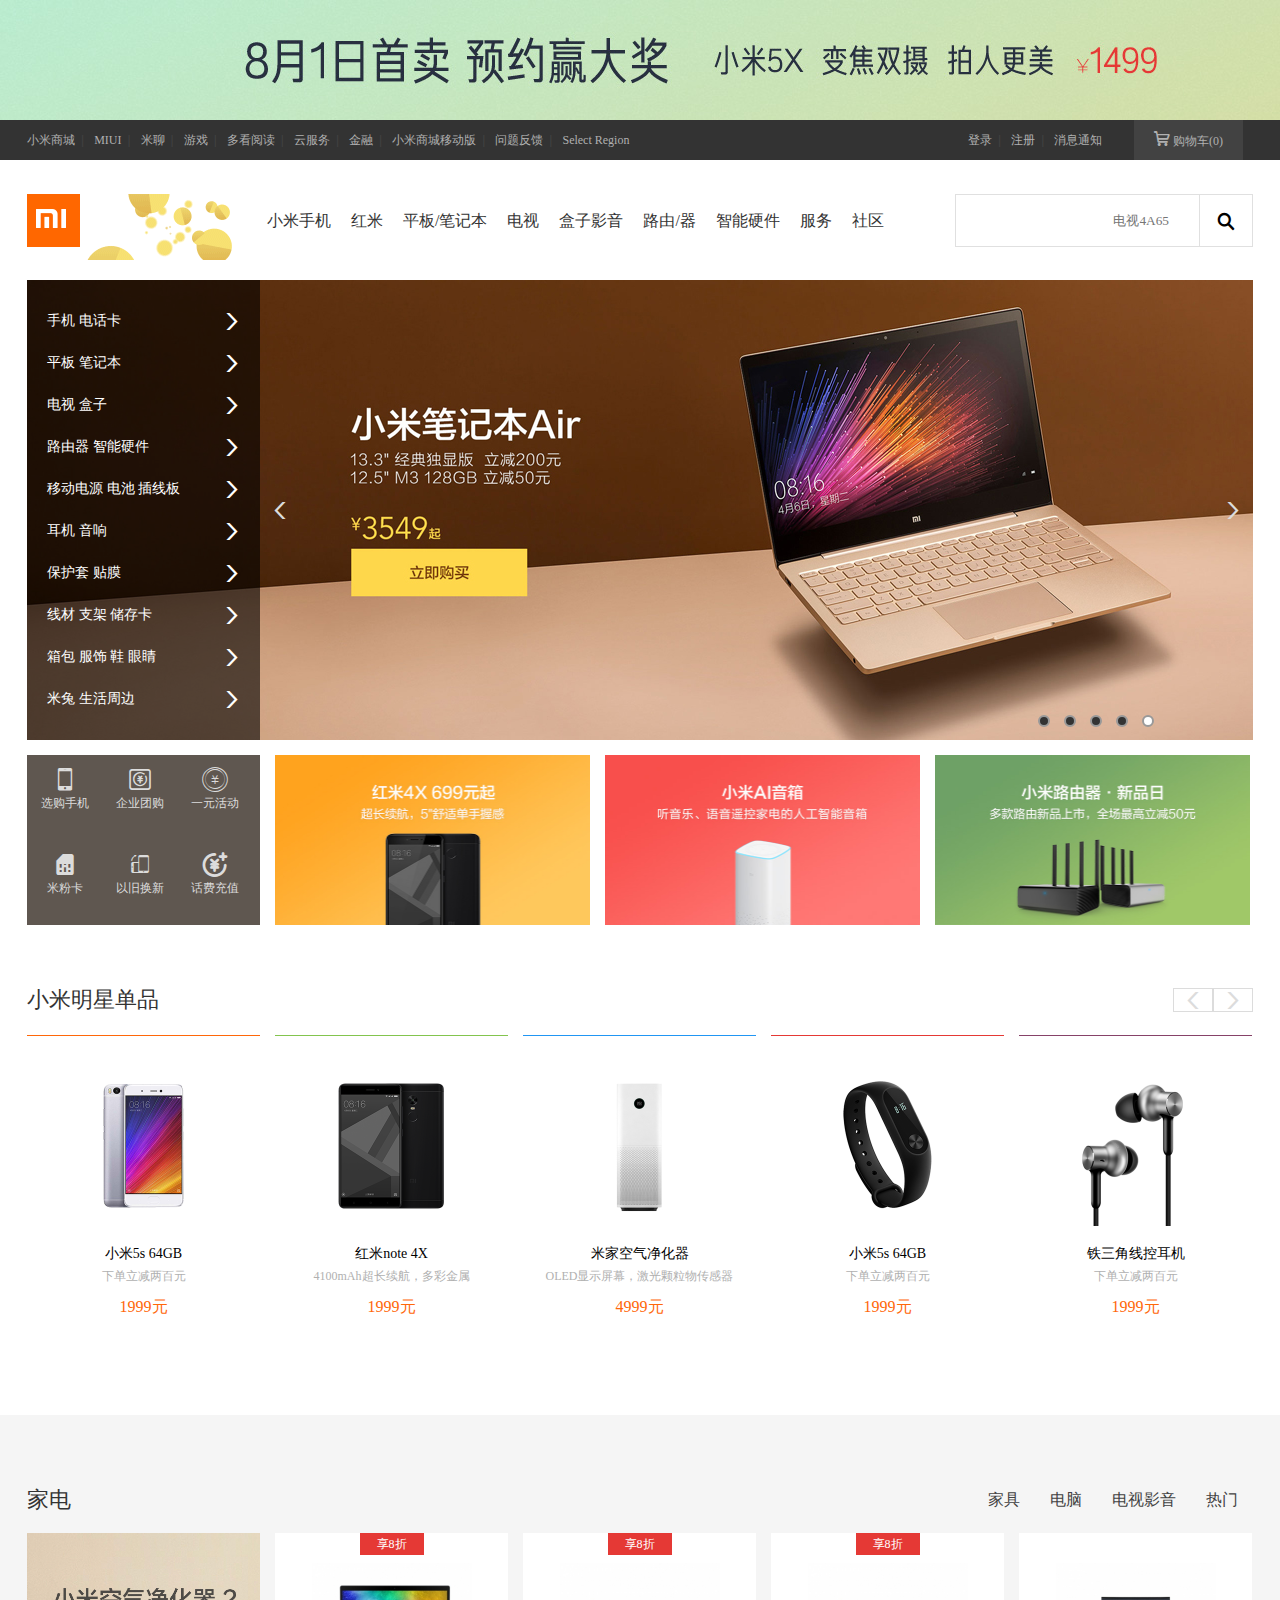
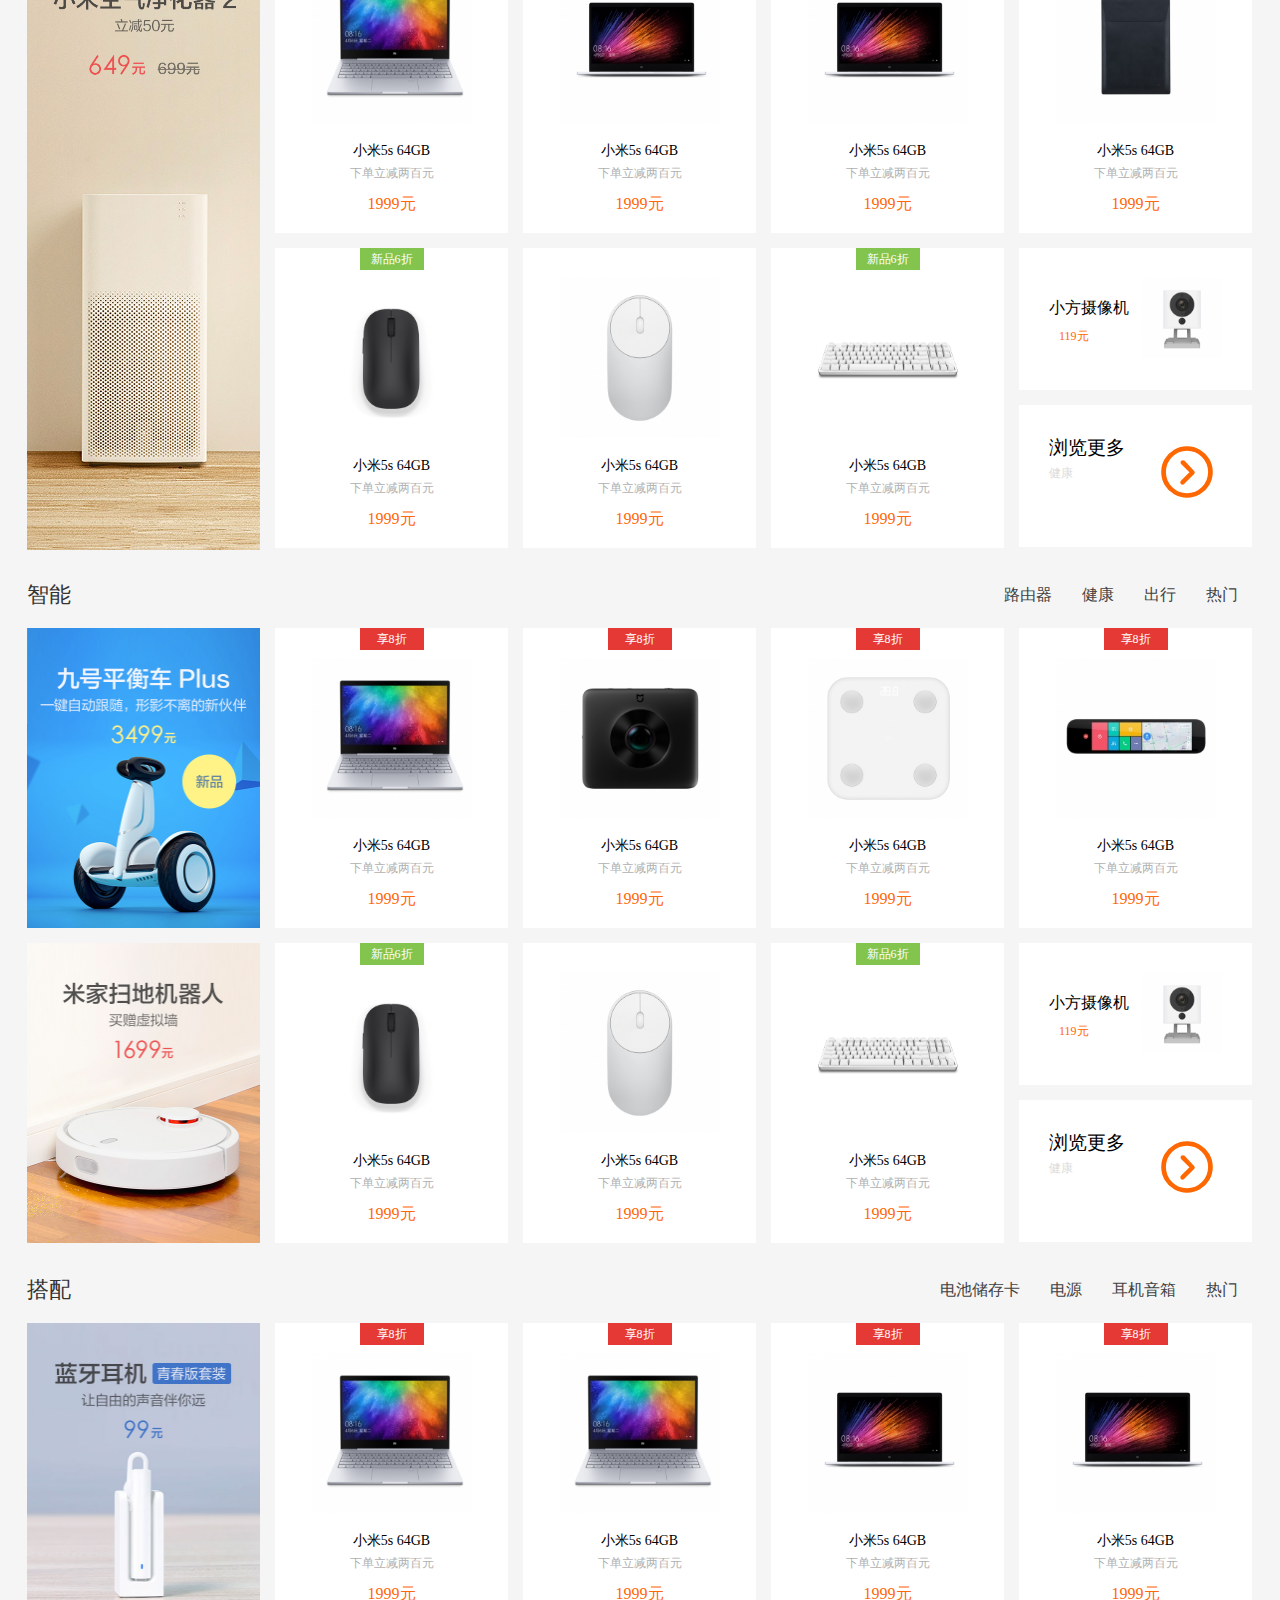
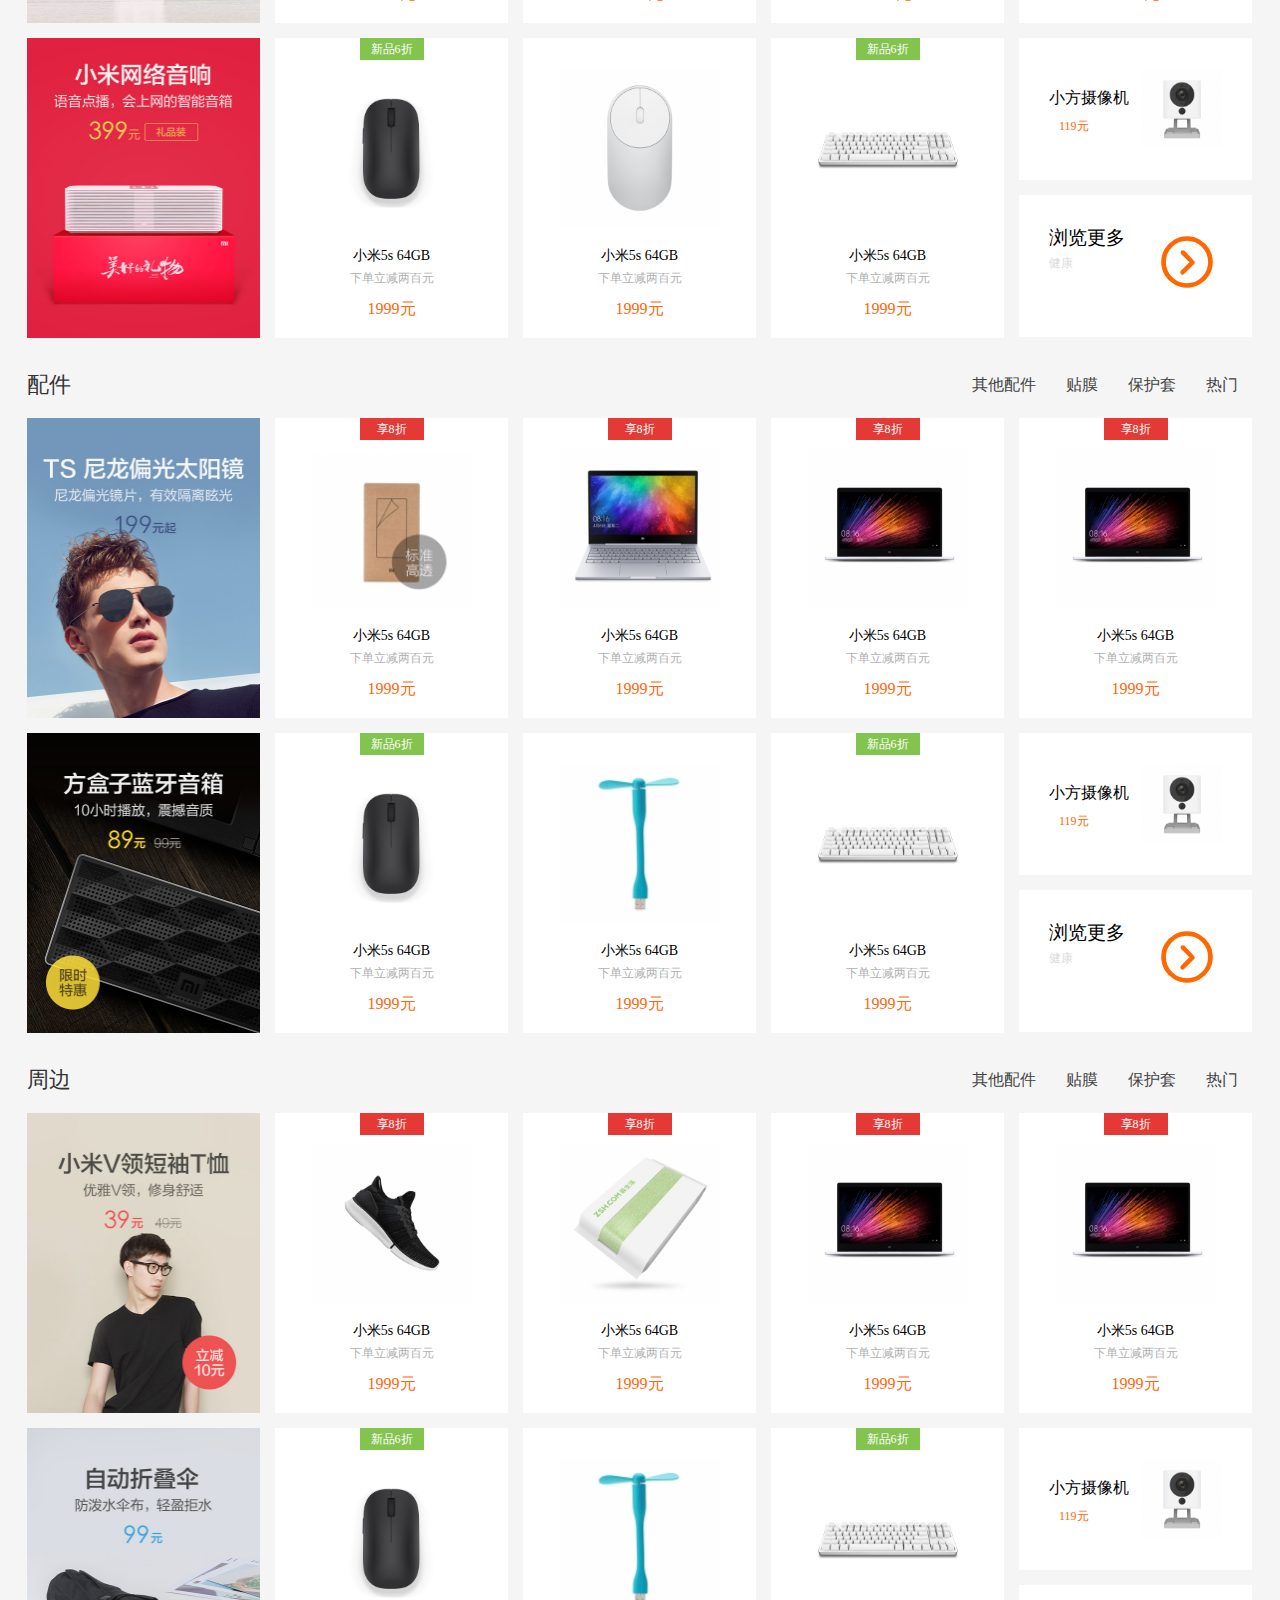
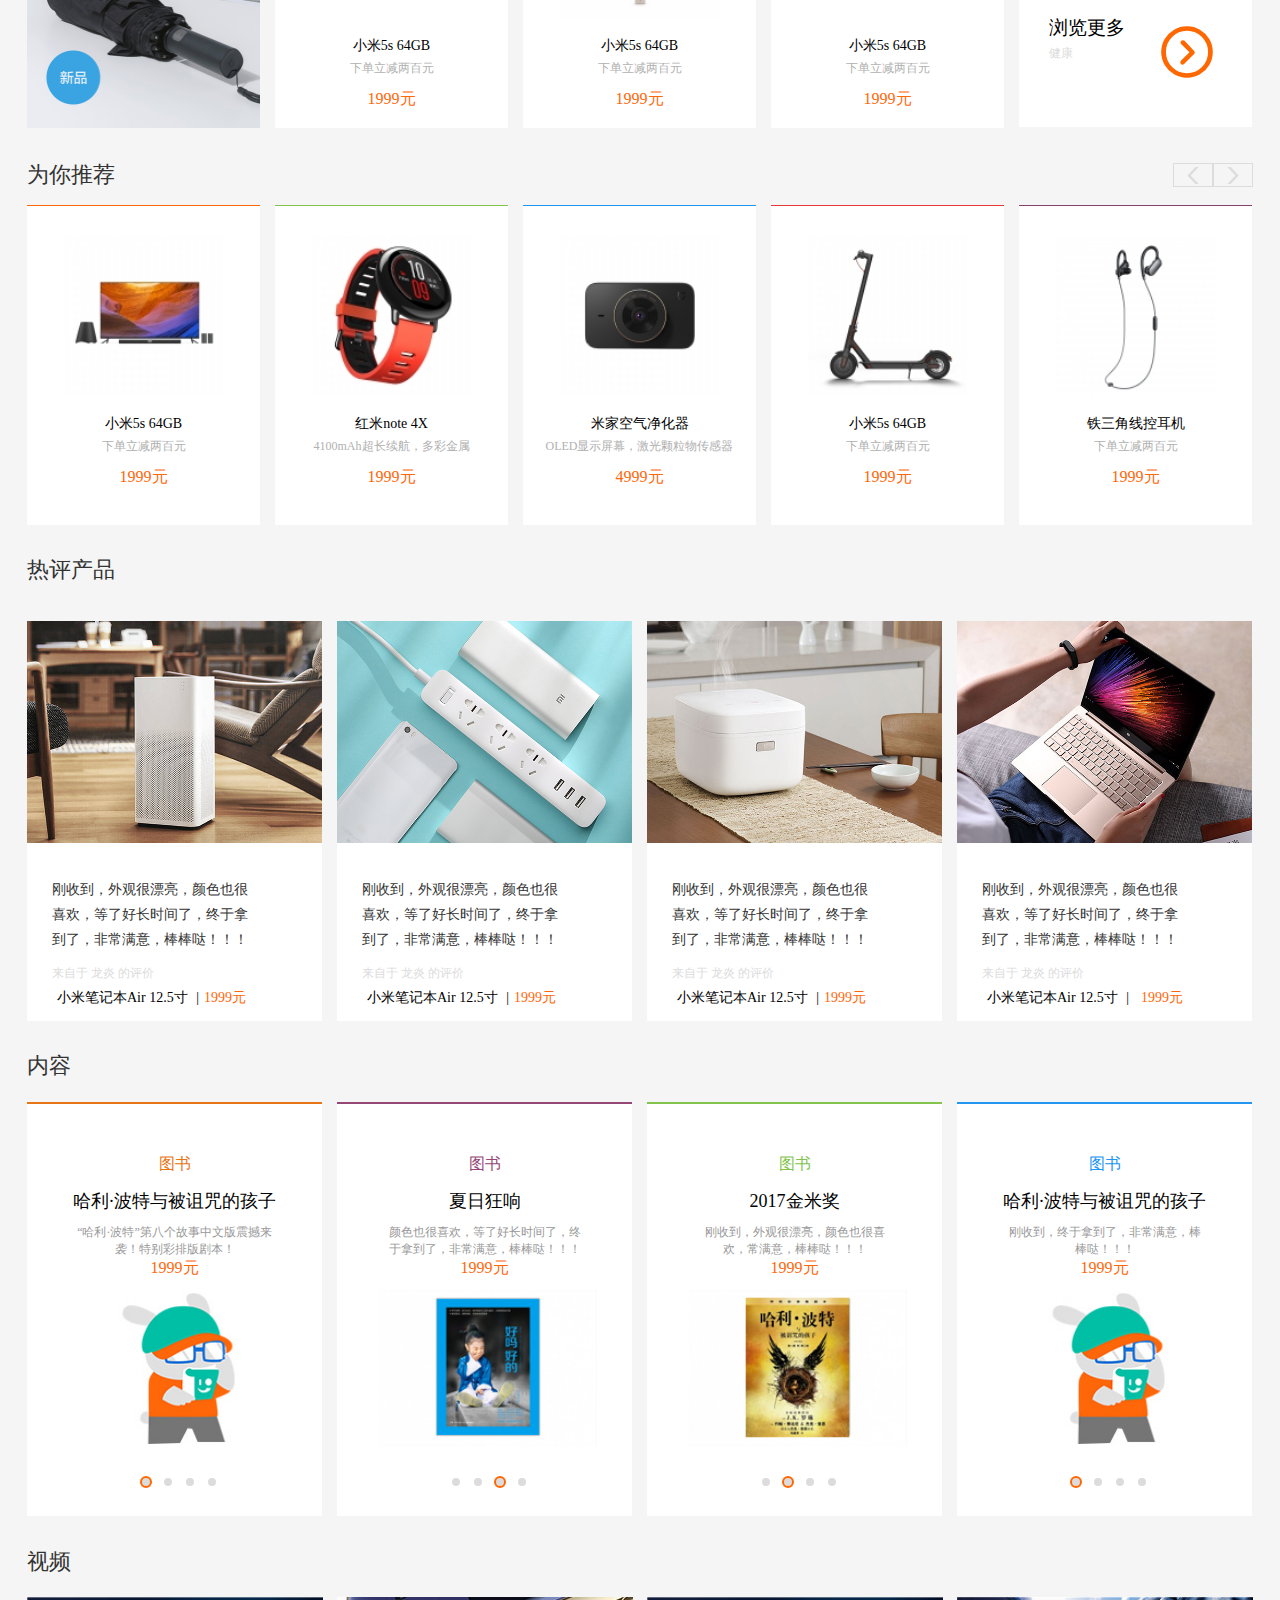
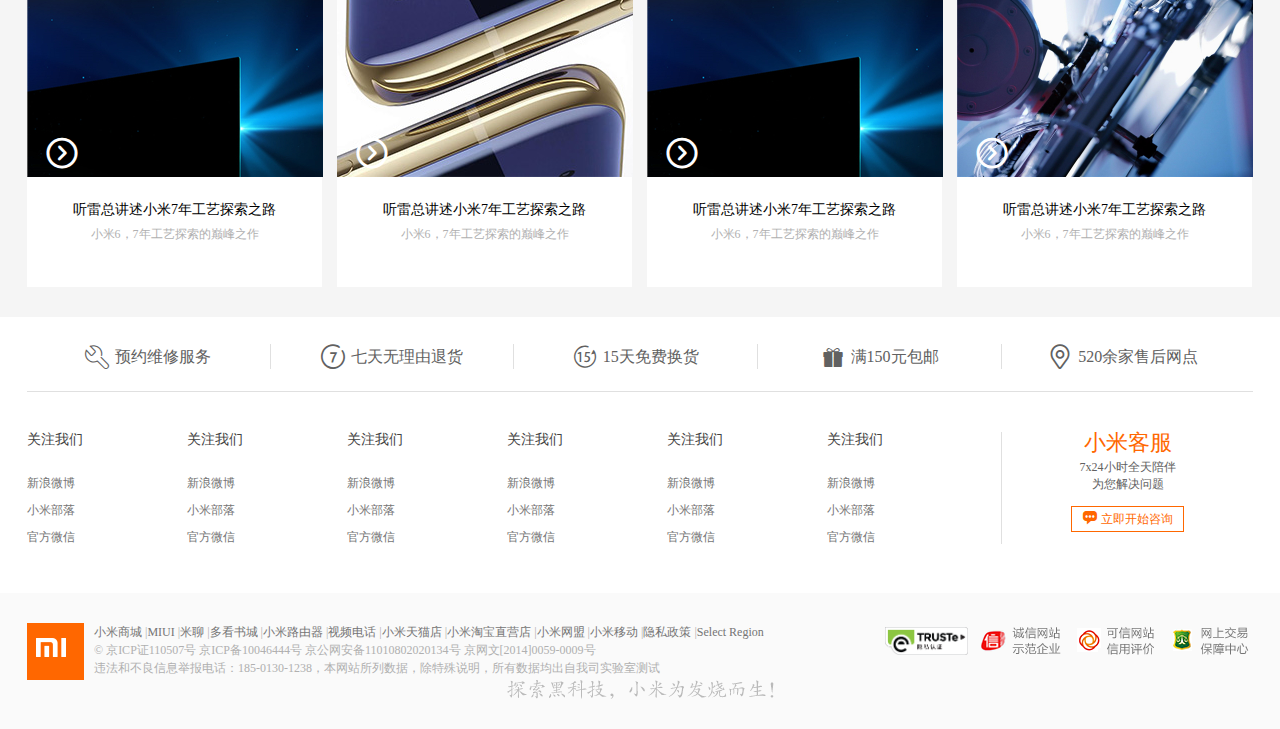
==== commit 50731a82: "小米首页" ====
--- a/index.html
+++ b/index.html
@@ -377,36 +377,7 @@
                 <p class="desc">下单立减两百元</p>
                 <p class="productPrice">1999元</p>
             </li>
-            <li class="Li6" style="border-top-color:#e87515">
-                <img src="images/star/stargoods4.png" alt="" class="productImg">
-                <p class="productName">小米5s 64GB</p>
-                <p class="desc">下单立减两百元</p>
-                <p class="productPrice">1999元</p>
-            </li>
-            <li class="Li7" style="border-top-color:#c74152">
-                <img src="images/star/stargoods5.png" alt="" class="productImg">
-                <p class="productName">小米5s 64GB</p>
-                <p class="desc">下单立减两百元</p>
-                <p class="productPrice">1999元</p>
-            </li>
-            <li class="Li8" style="border-top-color:#a22256">
-                <img src="images/star/stargoods6.png" alt="">
-                <p class="productName">小米5s 64GB</p>
-                <p class="desc">下单立减两百元</p>
-                <p class="productPrice">1999元</p>
-            </li>
-            <li class="Li9" style="border-top-color:#999999">
-                <img src="images/star/stargoods7.png" alt="" class="productImg">
-                <p class="productName">小米5s 64GB</p>
-                <p class="desc">下单立减两百元</p>
-                <p class="productPrice">1999元</p>
-            </li>
-            <li class="Li10" style="border-top-color:#f56238">
-                <img src="images/star/stargoods1.png" alt="" class="productImg">
-                <p class="productName">小米5s 64GB</p>
-                <p class="desc">下单立减两百元</p>
-                <p class="productPrice">1999元</p>
-            </li>
+
         </ul>
 
     </div>
--- a/css/mi.css
+++ b/css/mi.css
@@ -9,7 +9,7 @@
 
         .topAd {
             height: 120px;
-            background: url('../images/ad.jpg') -600px 0 no-repeat;
+            background: url('../images/aaa.jpg') -600px 0px no-repeat;
         }
 
         .topNav {
@@ -200,7 +200,7 @@
         .banner {
             width: 1226px;
             height: 460px;
-            background: url('../images/banner/banner2.jpg');
+            background: url('../images/banner/banner3.jpg');
             margin: 0 auto;
             position: relative;
         }
